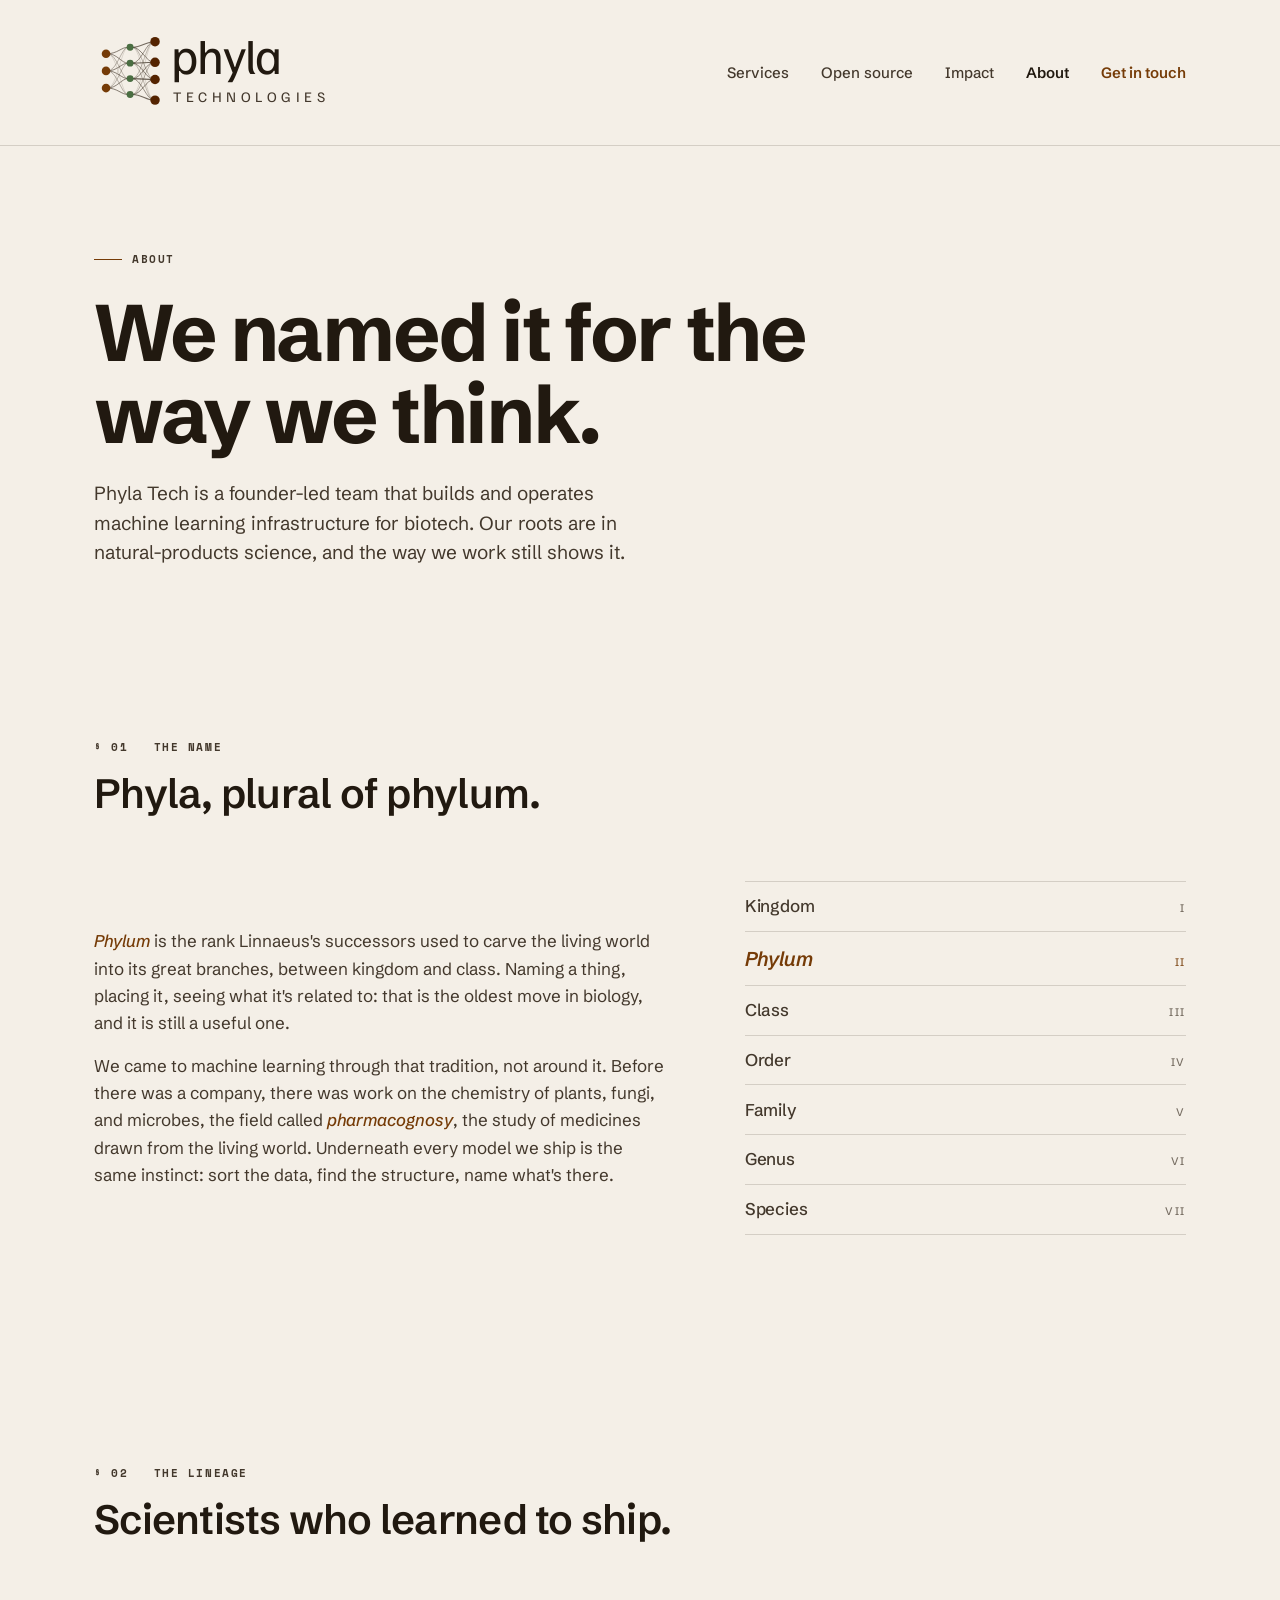
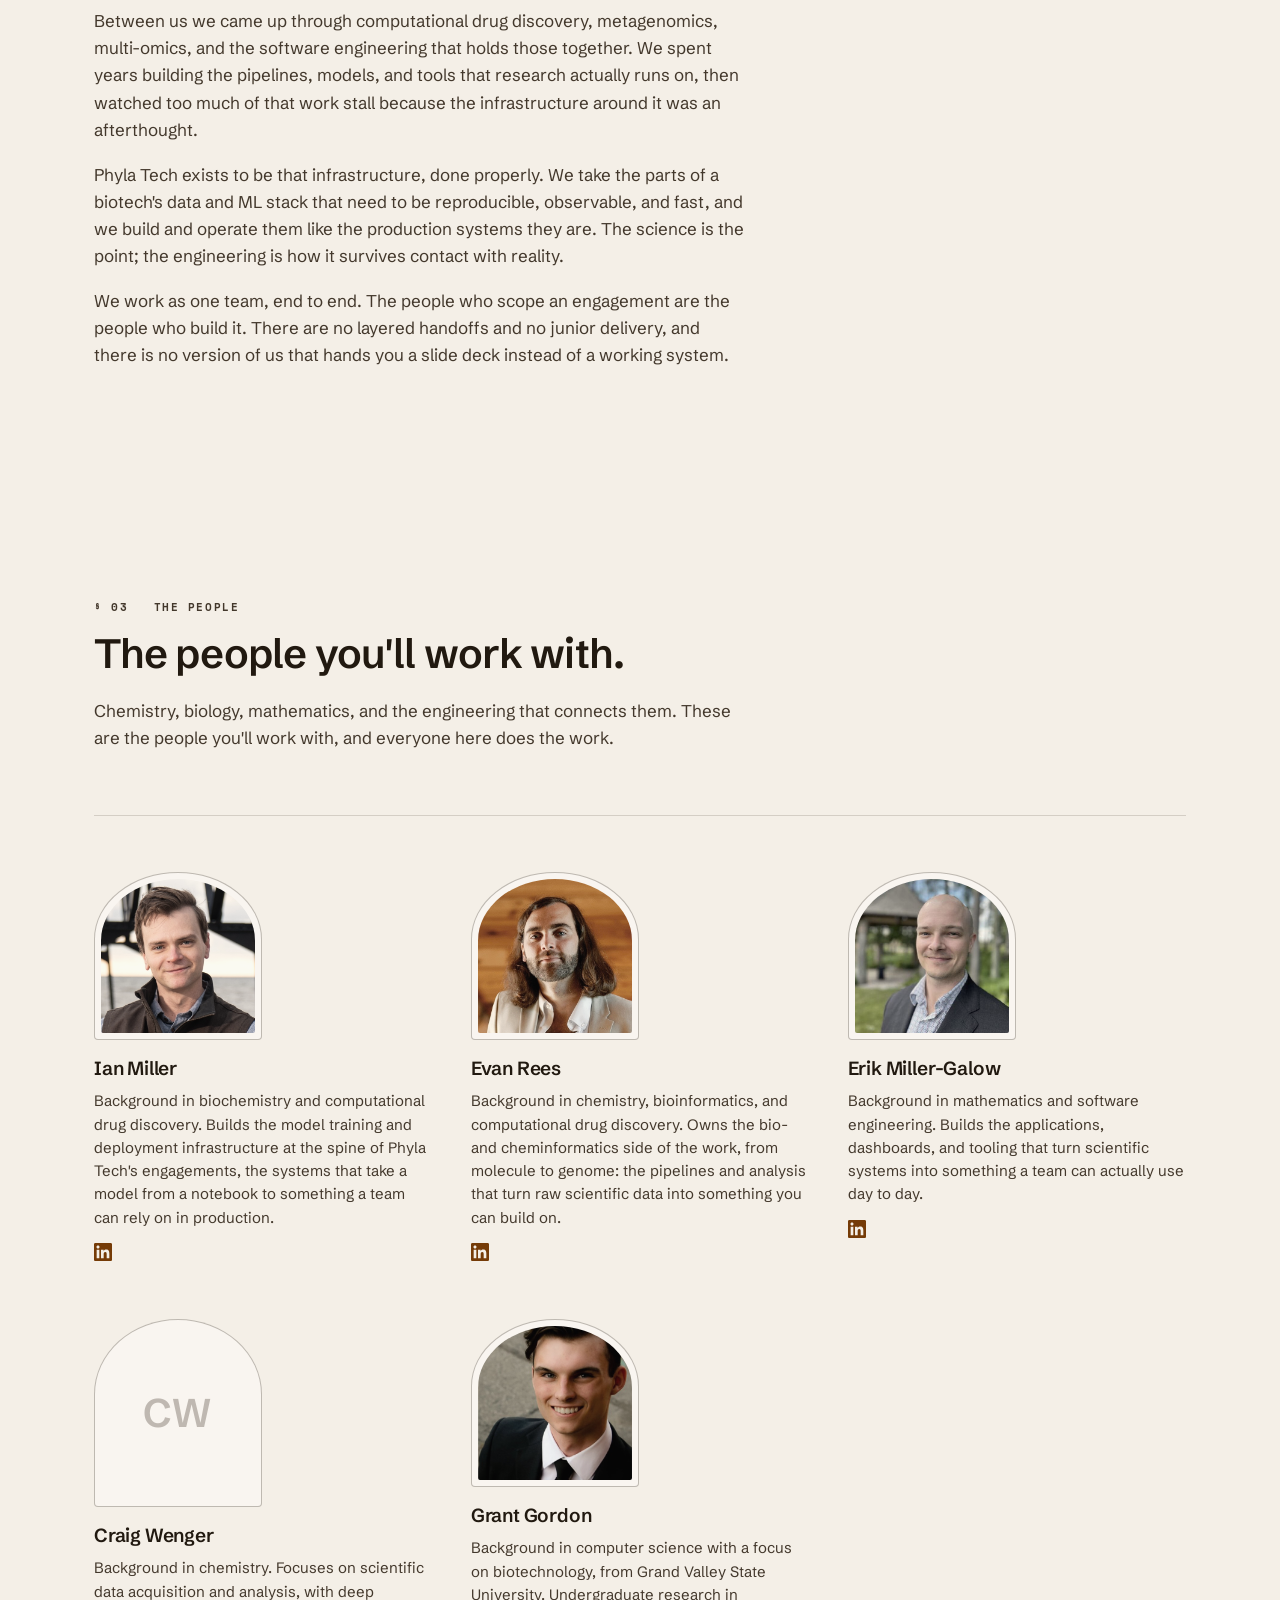
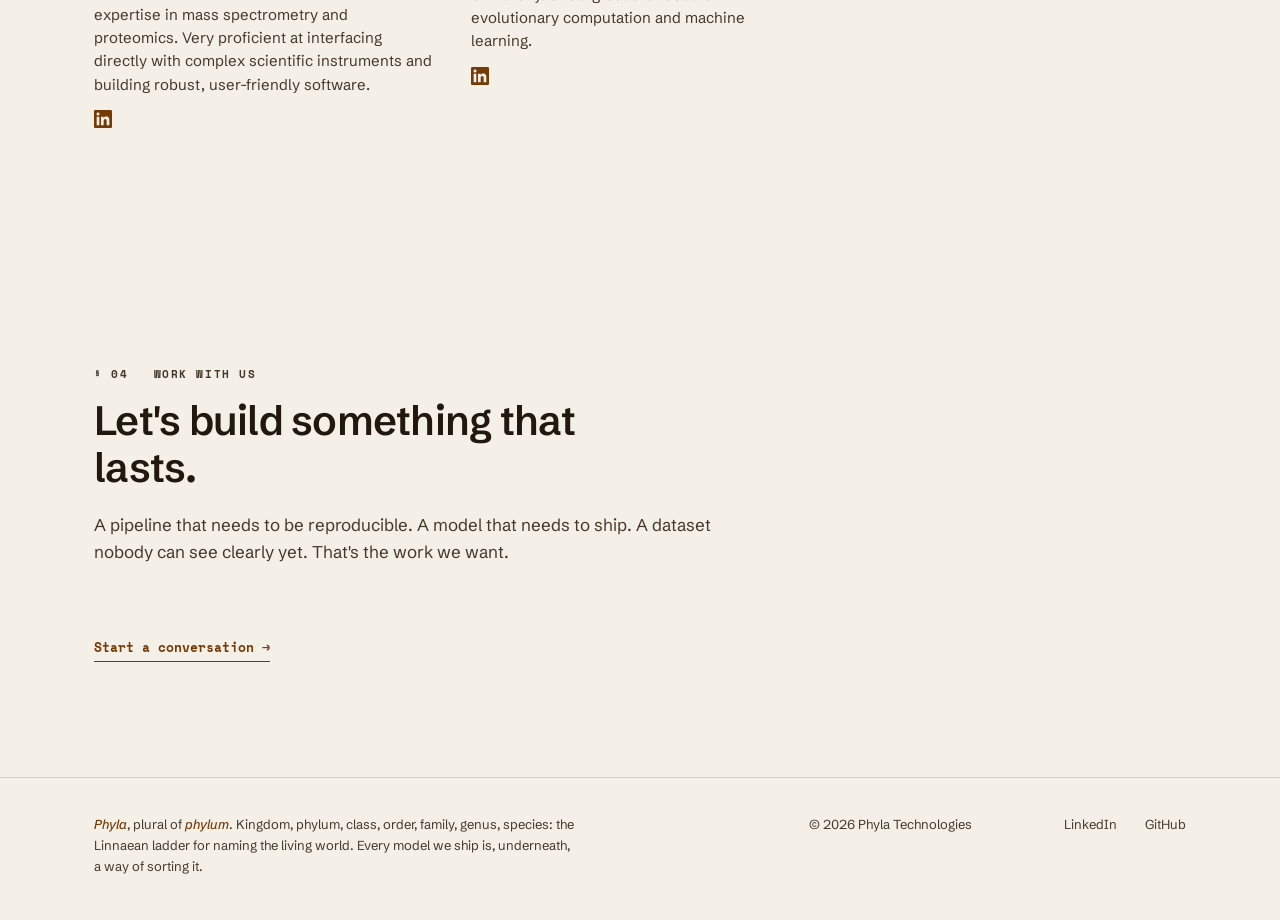
==== about.html @ 0c91da30 "Use Craig's confirmed bio and initials plate; icon linkouts on open source page Craig confirmed his " ====
<!DOCTYPE html>
<html lang="en">
<head>
  <meta charset="UTF-8">
  <meta name="viewport" content="width=device-width, initial-scale=1.0">
  <title>About, Phyla Technologies</title>
  <link rel="icon" type="image/svg+xml" href="favicon.svg">
  <meta name="description" content="Phyla Technologies is a founder-led ML and data consultancy for biotech, with roots in natural-products science and pharmacognosy.">

  <meta property="og:type" content="website">
  <meta property="og:title" content="About, Phyla Technologies">
  <meta property="og:description" content="A founder-led ML and data consultancy for biotech, rooted in natural-products science.">
  <meta property="og:url" content="https://phylatech.com/about.html">
  <meta property="og:site_name" content="Phyla Technologies">

  <meta name="twitter:card" content="summary_large_image">
  <meta name="twitter:title" content="About, Phyla Technologies">
  <meta name="twitter:description" content="A founder-led ML and data consultancy for biotech, rooted in natural-products science.">

  <meta name="view-transition" content="same-origin">

  <link rel="preconnect" href="https://fonts.googleapis.com">
  <link rel="preconnect" href="https://fonts.gstatic.com" crossorigin>
  <link href="https://fonts.googleapis.com/css2?family=Familjen+Grotesk:ital,wght@0,400..700;1,400..700&family=Schibsted+Grotesk:ital,wght@0,400..800;1,400..500&family=Space+Mono:ital,wght@0,400;0,700;1,400;1,700&display=swap" rel="stylesheet">

  <link rel="stylesheet" href="styles.css">

  <style>
    /* Page-specific styles. Shared design system lives in styles.css */

    /* === Hero === */
    .about-hero {
      padding-block: clamp(3.25rem, 8vw, 6rem) clamp(2.5rem, 5vw, 3.5rem);
    }
    .about-hero .eyebrow {
      display: inline-flex;
      align-items: center;
      gap: 0.625rem;
      margin-bottom: 1.5rem;
    }
    .about-hero .eyebrow::before {
      content: "";
      display: inline-block;
      width: 28px;
      height: 1px;
      background: var(--tannin);
    }
    .about-hero h1 { max-width: 17ch; margin-bottom: 1.5rem; }
    .about-hero .lead { max-width: 48ch; }

    /* === The name: prose + rank ladder === */
    .name-grid {
      display: grid;
      grid-template-columns: minmax(0, 1.3fr) minmax(0, 1fr);
      gap: clamp(2.5rem, 6vw, 5.5rem);
      align-items: center;
    }
    .name-prose p { margin-bottom: 1rem; }
    .name-prose p:last-child { margin-bottom: 0; }
    .name-prose em { font-style: italic; color: var(--tannin); font-variation-settings: "wdth" 95, "wght" 500; }

    .rank-ladder {
      border-top: 1px solid var(--ink-hairline);
      border-bottom: 1px solid var(--ink-hairline);
    }
    .rank-ladder .rank {
      display: flex;
      align-items: baseline;
      justify-content: space-between;
      gap: 1rem;
      padding-block: 0.7rem;
      border-bottom: 1px solid var(--ink-hairline);
      font-variation-settings: "wdth" 100, "wght" 500;
      color: var(--ink-soft);
    }
    .rank-ladder .rank:last-child { border-bottom: none; }
    .rank-ladder .rank .rank-name {
      font-size: 1.0625rem;
      letter-spacing: -0.005em;
    }
    .rank-ladder .rank .rank-num {
      font-size: 0.6875rem;
      letter-spacing: 0.14em;
      text-transform: uppercase;
      color: var(--ink-soft);
      opacity: 0.7;
    }
    .rank-ladder .rank.is-phylum {
      color: var(--tannin);
    }
    .rank-ladder .rank.is-phylum .rank-name {
      font-style: italic;
      font-variation-settings: "wdth" 95, "wght" 600;
      font-size: 1.25rem;
    }
    .rank-ladder .rank.is-phylum .rank-num { color: var(--tannin); opacity: 0.85; }

    /* === Lineage === */
    .lineage-prose { max-width: var(--measure); }
    .lineage-prose p { margin-bottom: 1.1rem; }
    .lineage-prose p:last-child { margin-bottom: 0; }
    .lineage-prose em { font-style: italic; }

    /* === People === */
    /* Everyone shown as equals: one uniform grid, no ordering, no titles, no rank.
       (Maister, "Managing the Professional Service Firm": internal hierarchy stays
       internal.) Every card is identical in weight and size. */
    .people {
      display: grid;
      grid-template-columns: repeat(3, minmax(0, 1fr));
      gap: clamp(2.25rem, 4vw, 3.25rem) clamp(1.75rem, 3vw, 2.5rem);
      border-top: 1px solid var(--ink-hairline);
      padding-top: clamp(2.5rem, 5vw, 3.5rem);
    }
    @media (max-width: 760px) { .people { grid-template-columns: repeat(2, minmax(0, 1fr)); } }
    @media (max-width: 460px) { .people { grid-template-columns: 1fr; } .person-figure { max-width: 148px; } }
    .person { display: flex; flex-direction: column; }
    /* Arched specimen-plate mount: domed top, parchment matte, hairline frame */
    .person-figure {
      background: var(--parchment-pale);
      border: 1px solid var(--ink-hairline-strong);
      border-radius: 50% 50% 4px 4px / 40% 40% 4px 4px;
      padding: 6px;
      width: 100%;
      max-width: 168px;
      margin-bottom: 1.1rem;
    }
    .person-figure img {
      width: 100%;
      height: auto;
      display: block;
      filter: grayscale(0.18) sepia(0.12) contrast(0.96);
      border-radius: 50% 50% 2px 2px / 40% 40% 2px 2px;
    }
    /* Initials plate, until a portrait arrives. Same footprint as a photo. */
    .person-figure.is-placeholder {
      display: grid;
      place-items: center;
      aspect-ratio: 1 / 1.12;
    }
    .person-mono {
      font-variation-settings: "wdth" 95, "wght" 600;
      font-size: clamp(1.75rem, 5vw, 2.5rem);
      letter-spacing: 0.03em;
      color: var(--ink-hairline-strong);
    }
    .person-body h3 {
      font-size: 1.1875rem;
      font-variation-settings: "wdth" 100, "wght" 600;
      letter-spacing: -0.01em;
      line-height: 1.15;
      margin-bottom: 0.6rem;
    }
    .person-body p {
      font-size: 0.9375rem;
      line-height: 1.55;
      color: var(--ink-soft);
    }
    /* Optional social / profile links a person asks us to list */
    .person-socials {
      list-style: none;
      display: flex;
      flex-wrap: wrap;
      gap: 0.35rem 1rem;
      margin-top: 0.9rem;
      padding: 0;
    }
    .person-socials a {
      display: inline-flex;
      align-items: center;
      color: var(--tannin);
      transition: color 180ms ease-out;
    }
    .person-socials a:hover { color: var(--tannin-deep); }
    .person-socials svg { width: 18px; height: 18px; fill: currentColor; }
    /* Fill-in placeholder text, easy to spot and replace */
    .person-body .tbd { font-style: italic; color: var(--ink-soft); opacity: 0.72; }

    /* === Closing === */
    .closing .link-arrow { margin-top: 0.5rem; }

    /* === Page-specific responsive === */
    @media (max-width: 860px) {
      .name-grid { grid-template-columns: 1fr; gap: 2.5rem; }
    }
  </style>
</head>
<body>
  <a href="#main" class="skip-link">Skip to main content</a>

  <header class="site-header">
    <div class="wrap header-inner">
      <a href="index.html" class="wordmark" aria-label="Phyla Technologies, home">
        <svg class="wordmark-svg" viewBox="0 0 590.41529 267.508" role="img" aria-label="Phyla Technologies">
          <g transform="translate(20,130)" fill="none" stroke="var(--ink-soft)" stroke-linecap="round">
            <path d="M 12,-40 C 34,-40 44,-55 58,-55" stroke-width="2.2" opacity="0.67"/>
            <path d="M 12,-40 C 34,-40 44,-18 58,-18" stroke-width="2.2" opacity="0.63"/>
            <path d="M 12,-40 C 34,-40 44,18 58,18" stroke-width="1.8" opacity="0.44"/>
            <path d="M 12,-40 C 34,-40 44,55 58,55" stroke-width="1.4" opacity="0.25"/>
            <path d="M 12,0 C 34,0 44,-55 58,-55" stroke-width="1.8" opacity="0.46"/>
            <path d="M 12,0 C 34,0 44,-18 58,-18" stroke-width="2.2" opacity="0.66"/>
            <path d="M 12,0 C 34,0 44,18 58,18" stroke-width="2.2" opacity="0.66"/>
            <path d="M 12,0 C 34,0 44,55 58,55" stroke-width="1.8" opacity="0.46"/>
            <path d="M 12,40 C 34,40 44,-55 58,-55" stroke-width="1.4" opacity="0.25"/>
            <path d="M 12,40 C 34,40 44,-18 58,-18" stroke-width="1.8" opacity="0.44"/>
            <path d="M 12,40 C 34,40 44,18 58,18" stroke-width="2.2" opacity="0.63"/>
            <path d="M 12,40 C 34,40 44,55 58,55" stroke-width="2.2" opacity="0.67"/>
            <path d="M 70,-55 C 90,-55 102,-68 118,-68" stroke-width="2.4" opacity="0.74"/>
            <path d="M 70,-55 C 90,-55 102,-20 118,-20" stroke-width="2.2" opacity="0.64"/>
            <path d="M 70,-55 C 90,-55 102,20 118,20" stroke-width="1.8" opacity="0.46"/>
            <path d="M 70,-55 C 90,-55 102,68 118,68" stroke-width="1.4" opacity="0.25"/>
            <path d="M 70,-18 C 90,-18 102,-68 118,-68" stroke-width="2.1" opacity="0.58"/>
            <path d="M 70,-18 C 90,-18 102,-20 118,-20" stroke-width="2.5" opacity="0.79"/>
            <path d="M 70,-18 C 90,-18 102,20 118,20" stroke-width="2.2" opacity="0.63"/>
            <path d="M 70,-18 C 90,-18 102,68 118,68" stroke-width="1.7" opacity="0.42"/>
            <path d="M 70,18 C 90,18 102,-68 118,-68" stroke-width="1.7" opacity="0.42"/>
            <path d="M 70,18 C 90,18 102,-20 118,-20" stroke-width="2.2" opacity="0.63"/>
            <path d="M 70,18 C 90,18 102,20 118,20" stroke-width="2.5" opacity="0.79"/>
            <path d="M 70,18 C 90,18 102,68 118,68" stroke-width="2.1" opacity="0.58"/>
            <path d="M 70,55 C 90,55 102,-68 118,-68" stroke-width="1.4" opacity="0.25"/>
            <path d="M 70,55 C 90,55 102,-20 118,-20" stroke-width="1.8" opacity="0.46"/>
            <path d="M 70,55 C 90,55 102,20 118,20" stroke-width="2.2" opacity="0.64"/>
            <path d="M 70,55 C 90,55 102,68 118,68" stroke-width="2.4" opacity="0.74"/>
          </g>
          <g transform="translate(20,130)">
            <circle cx="8" cy="-40" r="10" fill="var(--tannin)"/>
            <circle cx="8" cy="0" r="10" fill="var(--tannin)"/>
            <circle cx="8" cy="40" r="10" fill="var(--tannin)"/>
            <circle cx="64" cy="-55" r="8" fill="var(--moss)"/>
            <circle cx="64" cy="-18" r="8" fill="var(--moss)"/>
            <circle cx="64" cy="18" r="8" fill="var(--moss)"/>
            <circle cx="64" cy="55" r="8" fill="var(--moss)"/>
            <circle cx="122" cy="-68" r="11" fill="var(--tannin-deep)"/>
            <circle cx="122" cy="-20" r="11" fill="var(--tannin-deep)"/>
            <circle cx="122" cy="20" r="11" fill="var(--tannin-deep)"/>
            <circle cx="122" cy="68" r="11" fill="var(--tannin-deep)"/>
          </g>
          <text x="180" y="138" font-size="115" font-weight="700" letter-spacing="-3" fill="var(--ink)" style="font-family:var(--f-wordmark)">phyla</text>
          <text x="184" y="202" font-size="34" font-weight="500" letter-spacing="10.5" fill="var(--ink-soft)" style="font-family:var(--f-wordmark)">TECHNOLOGIES</text>
        </svg>
      </a>
      <nav class="primary" aria-label="Primary">
        <a href="services.html">Services</a>
        <a href="work.html">Open source</a>
        <a href="impact.html">Impact</a>
        <a href="about.html" aria-current="page" class="active">About</a>
        <a href="index.html#contact" class="cta">Get in touch</a>
      </nav>
    </div>
  </header>

  <main id="main">

    <!-- HERO -->
    <section class="about-hero">
      <div class="wrap">
        <span class="eyebrow label">About</span>
        <h1 class="display">We named it for the way we think.</h1>
        <p class="lead body-large">Phyla Tech is a founder-led team that builds and operates machine learning infrastructure for biotech. Our roots are in natural-products science, and the way we work still shows it.</p>
      </div>
    </section>

    <!-- THE NAME -->
    <section id="name">
      <div class="wrap">
        <div class="section-head">
          <span class="label">&sect; 01 &nbsp; The name</span>
          <h2 class="headline">Phyla, plural of phylum.</h2>
        </div>
        <div class="name-grid">
          <div class="name-prose body">
            <p><em>Phylum</em> is the rank Linnaeus's successors used to carve the living world into its great branches, between kingdom and class. Naming a thing, placing it, seeing what it's related to: that is the oldest move in biology, and it is still a useful one.</p>
            <p>We came to machine learning through that tradition, not around it. Before there was a company, there was work on the chemistry of plants, fungi, and microbes, the field called <em>pharmacognosy</em>, the study of medicines drawn from the living world. Underneath every model we ship is the same instinct: sort the data, find the structure, name what's there.</p>
          </div>
          <div class="rank-ladder" aria-label="Linnaean taxonomic ranks">
            <div class="rank"><span class="rank-name">Kingdom</span><span class="rank-num">i</span></div>
            <div class="rank is-phylum"><span class="rank-name">Phylum</span><span class="rank-num">ii</span></div>
            <div class="rank"><span class="rank-name">Class</span><span class="rank-num">iii</span></div>
            <div class="rank"><span class="rank-name">Order</span><span class="rank-num">iv</span></div>
            <div class="rank"><span class="rank-name">Family</span><span class="rank-num">v</span></div>
            <div class="rank"><span class="rank-name">Genus</span><span class="rank-num">vi</span></div>
            <div class="rank"><span class="rank-name">Species</span><span class="rank-num">vii</span></div>
          </div>
        </div>
      </div>
    </section>

    <!-- THE LINEAGE -->
    <section id="lineage">
      <div class="wrap">
        <div class="section-head">
          <span class="label">&sect; 02 &nbsp; The lineage</span>
          <h2 class="headline" style="max-width: none;">Scientists who learned to ship.</h2>
        </div>
        <div class="lineage-prose body">
          <p>Between us we came up through computational drug discovery, metagenomics, multi-omics, and the software engineering that holds those together. We spent years building the pipelines, models, and tools that research actually runs on, then watched too much of that work stall because the infrastructure around it was an afterthought.</p>
          <p>Phyla Tech exists to be that infrastructure, done properly. We take the parts of a biotech's data and ML stack that need to be reproducible, observable, and fast, and we build and operate them like the production systems they are. The science is the point; the engineering is how it survives contact with reality.</p>
          <p>We work as one team, end to end. The people who scope an engagement are the people who build it. There are no layered handoffs and no junior delivery, and there is no version of us that hands you a slide deck instead of a working system.</p>
        </div>
      </div>
    </section>

    <!-- THE PEOPLE -->
    <section id="people">
      <div class="wrap">
        <div class="section-head">
          <span class="label">&sect; 03 &nbsp; The people</span>
          <h2 class="headline">The people you'll work with.</h2>
          <p class="body">Chemistry, biology, mathematics, and the engineering that connects them. These are the people you'll work with, and everyone here does the work.</p>
        </div>
        <!-- One flat grid, no ranking or titles: internally we have roles, but the firm
             presents its people as equals (Maister). To finish a placeholder card, swap the
             initials plate for <img src="NAME.jpg" alt="Portrait of NAME">, replace the muted
             bio (drop .tbd), and uncomment the socials each person asks us to list.
             Research is wired into the impact page separately via scripts/researchers.json. -->
        <div class="people">
          <article class="person">
            <figure class="person-figure">
              <img src="ian.jpg" alt="Portrait of Ian Miller">
            </figure>
            <div class="person-body">
              <h3>Ian Miller</h3>
              <p>Background in biochemistry and computational drug discovery. Builds the model training and deployment infrastructure at the spine of Phyla Tech's engagements, the systems that take a model from a notebook to something a team can rely on in production.</p>
              <ul class="person-socials">
                <li><a href="https://www.linkedin.com/in/ijmiller2/" target="_blank" rel="noopener noreferrer" aria-label="Ian Miller on LinkedIn"><svg viewBox="0 0 24 24" aria-hidden="true"><path d="M20.447 20.452h-3.554v-5.569c0-1.328-.027-3.037-1.852-3.037-1.853 0-2.136 1.445-2.136 2.939v5.667H9.351V9h3.414v1.561h.046c.477-.9 1.637-1.85 3.37-1.85 3.601 0 4.267 2.37 4.267 5.455v6.286zM5.337 7.433c-1.144 0-2.063-.926-2.063-2.065 0-1.138.92-2.063 2.063-2.063 1.14 0 2.064.925 2.064 2.063 0 1.139-.925 2.065-2.064 2.065zm1.782 13.019H3.555V9h3.564v11.452zM22.225 0H1.771C.792 0 0 .774 0 1.729v20.542C0 23.227.792 24 1.771 24h20.451C23.2 24 24 23.227 24 22.271V1.729C24 .774 23.2 0 22.225 0z"/></svg></a></li>
              </ul>
            </div>
          </article>
          <article class="person">
            <figure class="person-figure">
              <img src="evan.jpg" alt="Portrait of Evan Rees">
            </figure>
            <div class="person-body">
              <h3>Evan Rees</h3>
              <p>Background in chemistry, bioinformatics, and computational drug discovery. Owns the bio- and cheminformatics side of the work, from molecule to genome: the pipelines and analysis that turn raw scientific data into something you can build on.</p>
              <ul class="person-socials">
                <li><a href="https://www.linkedin.com/in/evanroyrees/" target="_blank" rel="noopener noreferrer" aria-label="Evan Rees on LinkedIn"><svg viewBox="0 0 24 24" aria-hidden="true"><path d="M20.447 20.452h-3.554v-5.569c0-1.328-.027-3.037-1.852-3.037-1.853 0-2.136 1.445-2.136 2.939v5.667H9.351V9h3.414v1.561h.046c.477-.9 1.637-1.85 3.37-1.85 3.601 0 4.267 2.37 4.267 5.455v6.286zM5.337 7.433c-1.144 0-2.063-.926-2.063-2.065 0-1.138.92-2.063 2.063-2.063 1.14 0 2.064.925 2.064 2.063 0 1.139-.925 2.065-2.064 2.065zm1.782 13.019H3.555V9h3.564v11.452zM22.225 0H1.771C.792 0 0 .774 0 1.729v20.542C0 23.227.792 24 1.771 24h20.451C23.2 24 24 23.227 24 22.271V1.729C24 .774 23.2 0 22.225 0z"/></svg></a></li>
              </ul>
            </div>
          </article>
          <article class="person">
            <figure class="person-figure">
              <img src="erik.jpg" alt="Portrait of Erik Miller-Galow">
            </figure>
            <div class="person-body">
              <h3>Erik Miller-Galow</h3>
              <p>Background in mathematics and software engineering. Builds the applications, dashboards, and tooling that turn scientific systems into something a team can actually use day to day.</p>
              <ul class="person-socials">
                <li><a href="https://www.linkedin.com/in/erikmillergalow/" target="_blank" rel="noopener noreferrer" aria-label="Erik Miller-Galow on LinkedIn"><svg viewBox="0 0 24 24" aria-hidden="true"><path d="M20.447 20.452h-3.554v-5.569c0-1.328-.027-3.037-1.852-3.037-1.853 0-2.136 1.445-2.136 2.939v5.667H9.351V9h3.414v1.561h.046c.477-.9 1.637-1.85 3.37-1.85 3.601 0 4.267 2.37 4.267 5.455v6.286zM5.337 7.433c-1.144 0-2.063-.926-2.063-2.065 0-1.138.92-2.063 2.063-2.063 1.14 0 2.064.925 2.064 2.063 0 1.139-.925 2.065-2.064 2.065zm1.782 13.019H3.555V9h3.564v11.452zM22.225 0H1.771C.792 0 0 .774 0 1.729v20.542C0 23.227.792 24 1.771 24h20.451C23.2 24 24 23.227 24 22.271V1.729C24 .774 23.2 0 22.225 0z"/></svg></a></li>
              </ul>
            </div>
          </article>
          <article class="person">
            <figure class="person-figure is-placeholder" aria-hidden="true">
              <span class="person-mono">CW</span>
            </figure>
            <div class="person-body">
              <h3>Craig Wenger</h3>
              <p>Background in chemistry. Focuses on scientific data acquisition and analysis, with deep expertise in mass spectrometry and proteomics. Very proficient at interfacing directly with complex scientific instruments and building robust, user-friendly software.</p>
              <ul class="person-socials">
                <li><a href="https://www.linkedin.com/in/craigwenger/" target="_blank" rel="noopener noreferrer" aria-label="Craig Wenger on LinkedIn"><svg viewBox="0 0 24 24" aria-hidden="true"><path d="M20.447 20.452h-3.554v-5.569c0-1.328-.027-3.037-1.852-3.037-1.853 0-2.136 1.445-2.136 2.939v5.667H9.351V9h3.414v1.561h.046c.477-.9 1.637-1.85 3.37-1.85 3.601 0 4.267 2.37 4.267 5.455v6.286zM5.337 7.433c-1.144 0-2.063-.926-2.063-2.065 0-1.138.92-2.063 2.063-2.063 1.14 0 2.064.925 2.064 2.063 0 1.139-.925 2.065-2.064 2.065zm1.782 13.019H3.555V9h3.564v11.452zM22.225 0H1.771C.792 0 0 .774 0 1.729v20.542C0 23.227.792 24 1.771 24h20.451C23.2 24 24 23.227 24 22.271V1.729C24 .774 23.2 0 22.225 0z"/></svg></a></li>
              </ul>
            </div>
          </article>
          <article class="person">
            <figure class="person-figure">
              <img src="grant.jpg" alt="Portrait of Grant Gordon">
            </figure>
            <div class="person-body">
              <h3>Grant Gordon</h3>
              <p>Background in computer science with a focus on biotechnology, from Grand Valley State University. Undergraduate research in evolutionary computation and machine learning.</p>
              <ul class="person-socials">
                <li><a href="https://www.linkedin.com/in/grant-m-gordon/" target="_blank" rel="noopener noreferrer" aria-label="Grant Gordon on LinkedIn"><svg viewBox="0 0 24 24" aria-hidden="true"><path d="M20.447 20.452h-3.554v-5.569c0-1.328-.027-3.037-1.852-3.037-1.853 0-2.136 1.445-2.136 2.939v5.667H9.351V9h3.414v1.561h.046c.477-.9 1.637-1.85 3.37-1.85 3.601 0 4.267 2.37 4.267 5.455v6.286zM5.337 7.433c-1.144 0-2.063-.926-2.063-2.065 0-1.138.92-2.063 2.063-2.063 1.14 0 2.064.925 2.064 2.063 0 1.139-.925 2.065-2.064 2.065zm1.782 13.019H3.555V9h3.564v11.452zM22.225 0H1.771C.792 0 0 .774 0 1.729v20.542C0 23.227.792 24 1.771 24h20.451C23.2 24 24 23.227 24 22.271V1.729C24 .774 23.2 0 22.225 0z"/></svg></a></li>
              </ul>
            </div>
          </article>
        </div>
      </div>
    </section>

    <!-- CLOSING -->
    <section class="closing" id="closing">
      <div class="wrap">
        <div class="section-head">
          <span class="label">&sect; 04 &nbsp; Work with us</span>
          <h2 class="headline">Let's build something that lasts.</h2>
          <p class="body">A pipeline that needs to be reproducible. A model that needs to ship. A dataset nobody can see clearly yet. That's the work we want.</p>
        </div>
        <a href="index.html#contact" class="link-arrow">
          <span>Start a conversation</span>
          <span class="arrow" aria-hidden="true">&rarr;</span>
        </a>
      </div>
    </section>

  </main>

  <footer class="site-footer">
    <div class="wrap footer-inner">
      <div class="footer-etymology">
        <em>Phyla</em>, plural of <em>phylum</em>. Kingdom, phylum, class, order, family, genus, species: the Linnaean ladder for naming the living world. Every model we ship is, underneath, a way of sorting it.
      </div>
      <div class="footer-meta">&copy; 2026 Phyla Technologies</div>
      <div class="footer-links">
        <a href="https://www.linkedin.com/company/phylatech" target="_blank" rel="noopener noreferrer">LinkedIn</a>
        <a href="https://github.com/orgs/phylatech" target="_blank" rel="noopener noreferrer">GitHub</a>
      </div>
    </div>
  </footer>


  <!-- GSAP (vendored locally, no CDN dependency) drives the shared header shrink -->
  <script src="vendor/gsap.min.js"></script>
  <script src="vendor/ScrollTrigger.min.js"></script>
  <script src="header-scroll.js"></script>
</body>
</html>
---- styles.css ----
/* ============================================================
   Phyla Technologies, shared design system
   "The Naturalist's Press" — see DESIGN.md for the prose spec.
   Every page links this file. Page-specific styles live inline
   in each page's <style> block; anything that must stay
   consistent across pages belongs here.
   ============================================================ */

/* === Reset === */
*, *::before, *::after { box-sizing: border-box; margin: 0; padding: 0; }
img { max-width: 100%; display: block; }
button { font: inherit; cursor: pointer; background: none; border: none; color: inherit; }
input, textarea { font: inherit; color: inherit; }
a { color: inherit; }

/* === Tokens, the Specimen Palette === */
:root {
  --parchment:        oklch(95.5% 0.012 80);
  --parchment-pale:   oklch(97.2% 0.008 80);
  --parchment-mid:    oklch(92% 0.014 78);
  --parchment-deep:   oklch(88% 0.018 75);

  --ink:              oklch(22% 0.02 70);
  --ink-soft:         oklch(35% 0.025 70);
  --ink-hairline:     oklch(35% 0.025 70 / 0.18);
  --ink-hairline-strong: oklch(35% 0.025 70 / 0.32);

  --tannin:           oklch(42% 0.10 55);
  --tannin-deep:      oklch(32% 0.09 55);

  --moss:             oklch(50% 0.08 140);
  --moss-deep:        oklch(38% 0.08 140);

  --ochre:            oklch(62% 0.12 70);

  --focus:            oklch(42% 0.10 55);

  /* Type system, "Field Data": Familjen Grotesk = logo only; Schibsted Grotesk = voice
     (headlines, body, UI); Space Mono = data (eyebrows, labels, numbers, IDs, buttons).
     Loaded as variable fonts so the font-variation-settings "wght" throughout keeps working. */
  --f-wordmark: 'Familjen Grotesk', system-ui, -apple-system, sans-serif;
  --f-voice:    'Schibsted Grotesk', 'Helvetica Neue', system-ui, -apple-system, sans-serif;
  --f-data:     'Space Mono', ui-monospace, 'SFMono-Regular', Menlo, monospace;
  --sans: var(--f-voice); /* alias: existing var(--sans) usages now render in the voice face */

  --measure-narrow: 52ch;
  --measure: 65ch;
  --measure-wide: 75ch;

  --view-transition-duration: 280ms;
}

/* === Page transitions === */
@view-transition { navigation: auto; }
::view-transition-old(root) { animation: page-fade-out 220ms cubic-bezier(0.5, 0, 0.75, 0); }
::view-transition-new(root) { animation: page-fade-in 280ms cubic-bezier(0.16, 1, 0.3, 1); }
@keyframes page-fade-out { to { opacity: 0; } }
@keyframes page-fade-in { from { opacity: 0; } }

html {
  scroll-behavior: smooth;
  -webkit-text-size-adjust: 100%;
}

body {
  font-family: var(--sans);
  font-feature-settings: "ss01", "ss02", "kern";
  font-variation-settings: "wdth" 100, "wght" 400;
  background: var(--parchment);
  color: var(--ink);
  min-height: 100vh;
  -webkit-font-smoothing: antialiased;
  -moz-osx-font-smoothing: grayscale;
  line-height: 1.55;
  overflow-x: hidden;
}

::selection { background: var(--tannin); color: var(--parchment); }

:focus-visible {
  outline: 2px solid var(--focus);
  outline-offset: 3px;
  border-radius: 2px;
}

/* Skip link (visually hidden until focused) */
.skip-link {
  position: absolute;
  left: -9999px;
  top: auto;
  width: 1px;
  height: 1px;
  overflow: hidden;
}
.skip-link:focus {
  position: fixed;
  left: 1rem;
  top: 1rem;
  width: auto;
  height: auto;
  padding: 0.6rem 1rem;
  background: var(--ink);
  color: var(--parchment);
  z-index: 100;
  border-radius: 2px;
}

/* === Type === */
.display {
  font-family: var(--sans);
  font-weight: 700;
  font-variation-settings: "wght" 700;
  font-size: clamp(2.75rem, 7vw, 5rem);
  line-height: 1.02;
  letter-spacing: -0.03em;
  color: var(--ink);
}
.display em {
  font-style: italic;
  font-weight: 500;
  font-variation-settings: "wght" 500;
  color: var(--tannin);
}

.headline {
  font-weight: 600;
  font-variation-settings: "wght" 600;
  font-size: clamp(1.75rem, 3.2vw, 2.625rem);
  line-height: 1.15;
  letter-spacing: -0.018em;
  color: var(--ink);
}
.headline em {
  font-style: italic;
  font-weight: 500;
  font-variation-settings: "wght" 500;
  color: var(--tannin);
}

.title {
  font-weight: 600;
  font-variation-settings: "wght" 600;
  font-size: 1.0625rem;
  line-height: 1.35;
  letter-spacing: -0.005em;
  color: var(--ink);
}

.body {
  font-size: 1.0625rem;
  line-height: 1.6;
  color: var(--ink-soft);
  max-width: var(--measure);
}
.body-narrow { max-width: var(--measure-narrow); }
.body-large {
  font-size: 1.1875rem;
  line-height: 1.55;
  color: var(--ink-soft);
  max-width: var(--measure);
}

.label {
  font-family: var(--f-data);
  font-size: 0.6875rem;
  font-weight: 700;
  letter-spacing: 0.14em;
  text-transform: uppercase;
  color: var(--ink-soft);
}

.latin {
  font-style: italic;
  font-weight: 400;
  font-variation-settings: "wght" 400;
}

/* === Layout primitives === */
.wrap {
  width: 100%;
  max-width: 1180px;
  margin-inline: auto;
  padding-inline: clamp(1.25rem, 4vw, 2.75rem);
}
.wrap-narrow {
  max-width: 880px;
  margin-inline: auto;
  padding-inline: clamp(1.25rem, 4vw, 2.75rem);
}
.hairline {
  height: 1px;
  background: var(--ink-hairline);
  width: 100%;
}

/* === Header === */
header.site-header {
  position: sticky;
  top: 0;
  z-index: 50;
  background: var(--parchment);
  border-bottom: 1px solid var(--ink-hairline);
}
.header-inner {
  display: flex;
  align-items: center;
  justify-content: space-between;
  gap: 2rem;
  padding-block: clamp(0.6rem, 1.2vw, 0.95rem);
}
.wordmark {
  display: inline-flex;
  align-items: center;
  text-decoration: none;
  color: var(--ink);
  line-height: 1;
}
/* Inline logo lockup (mark + wordmark), so the page's Familjen renders the wordmark.
   ~3x the original 40px on desktop for presence; scales down on narrow screens. */
.wordmark-svg {
  display: block;
  height: clamp(52px, 9vw, 120px);
  width: auto;
}
nav.primary {
  display: flex;
  gap: clamp(1rem, 3vw, 2rem);
  align-items: baseline;
}
nav.primary a {
  text-decoration: none;
  color: var(--ink-soft);
  font-size: 0.9375rem;
  font-variation-settings: "wdth" 100, "wght" 500;
  transition: color 180ms cubic-bezier(0.16, 1, 0.3, 1);
}
nav.primary a:hover { color: var(--ink); }
nav.primary a.active,
nav.primary a[aria-current="page"] {
  color: var(--ink);
  font-variation-settings: "wdth" 100, "wght" 600;
}
nav.primary a.cta {
  color: var(--tannin);
  font-variation-settings: "wdth" 100, "wght" 600;
}
nav.primary a.cta:hover { color: var(--tannin-deep); }

/* === Section rhythm === */
section + section { padding-top: clamp(4.5rem, 9vw, 8rem); }
section { padding-bottom: clamp(4.5rem, 9vw, 8rem); }
.section-head { margin-bottom: clamp(2.5rem, 5vw, 4rem); }
.section-head .label { margin-bottom: 0.875rem; display: block; }
.section-head h2 { max-width: 22ch; }
.section-head p { margin-top: 1.25rem; max-width: var(--measure); }

/* === Shared controls === */
/* Solid tannin button (contact submit, closing CTAs) */
.btn-primary {
  align-self: flex-start;
  display: inline-flex;
  align-items: center;
  gap: 0.5rem;
  background: var(--tannin);
  color: var(--parchment-pale);
  padding: 0.85rem 1.6rem;
  font-family: var(--f-data);
  font-weight: 700;
  font-size: 0.8125rem;
  letter-spacing: 0.08em;
  text-transform: uppercase;
  border: 1px solid var(--tannin);
  border-radius: 0;
  text-decoration: none;
  transition: background 180ms ease-out, transform 180ms cubic-bezier(0.22, 1, 0.36, 1);
}
.btn-primary:hover { background: var(--tannin-deep); border-color: var(--tannin-deep); }
.btn-primary:active { transform: translateY(1px); }
.btn-primary[disabled] { opacity: 0.65; cursor: not-allowed; }

/* Underlined tannin text link with a nudging arrow. Mono, per the data/label system. */
.link-arrow {
  display: inline-flex;
  align-items: center;
  gap: 0.5rem;
  padding-bottom: 0.25rem;
  color: var(--tannin);
  text-decoration: none;
  font-family: var(--f-data);
  font-weight: 700;
  font-size: 0.8125rem;
  border-bottom: 1px solid var(--tannin);
  transition: color 180ms ease-out, border-color 180ms ease-out, gap 220ms cubic-bezier(0.22, 1, 0.36, 1);
}
.link-arrow:hover { color: var(--tannin-deep); border-color: var(--tannin-deep); gap: 0.75rem; }
.link-arrow .arrow { display: inline-block; line-height: 1; }

/* === Footer === */
footer.site-footer {
  border-top: 1px solid var(--ink-hairline);
  padding-block: 2.25rem 2.75rem;
  font-size: 0.8125rem;
  color: var(--ink-soft);
}
.footer-inner {
  display: grid;
  grid-template-columns: minmax(0, 2.2fr) minmax(0, 0.7fr) auto;
  gap: 2.5rem;
  align-items: baseline;
}
.footer-etymology {
  max-width: 60ch;
  line-height: 1.6;
}
.footer-etymology em { color: var(--tannin); font-style: italic; font-variation-settings: "wdth" 95, "wght" 500; }
.footer-meta { font-variant-numeric: tabular-nums; }
.footer-links { display: flex; gap: 1.75rem; justify-content: flex-end; }
.footer-links a {
  text-decoration: none;
  transition: color 180ms ease-out;
}
.footer-links a:hover { color: var(--ink); }

/* === Shared responsive (header, footer, section heads) === */
@media (max-width: 640px) {
  .footer-inner {
    grid-template-columns: 1fr;
    gap: 1.25rem;
  }
  .footer-links { justify-content: flex-start; }
}
@media (max-width: 600px) {
  .header-inner { flex-wrap: wrap; gap: 0.85rem 1rem; }
  nav.primary {
    flex-wrap: wrap;
    gap: 0.5rem 1.1rem;
    justify-content: flex-start;
  }
  nav.primary a { white-space: nowrap; font-size: 0.875rem; }
}

/* === Global reduced motion === */
@media (prefers-reduced-motion: reduce) {
  html { scroll-behavior: auto; }
  *, *::before, *::after {
    transition-duration: 0.01ms !important;
    animation-duration: 0.01ms !important;
    animation-iteration-count: 1 !important;
  }
}
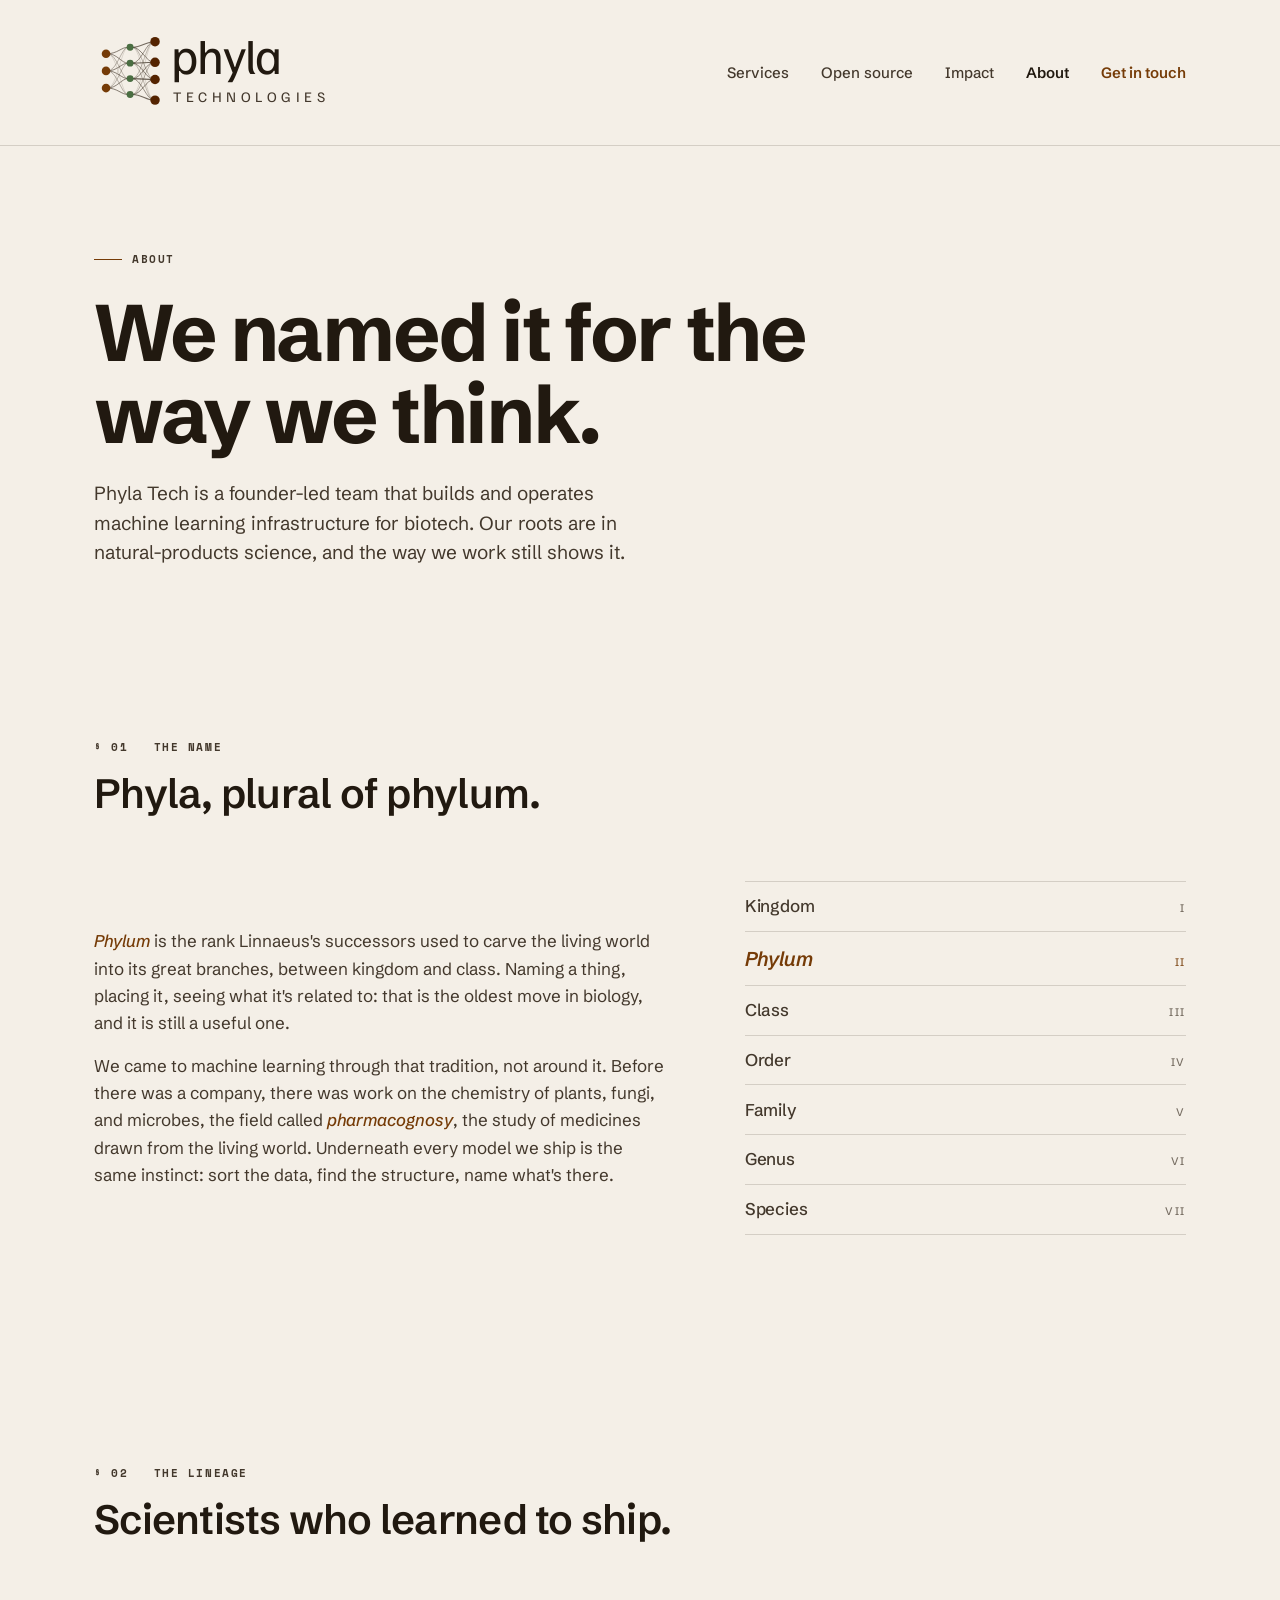
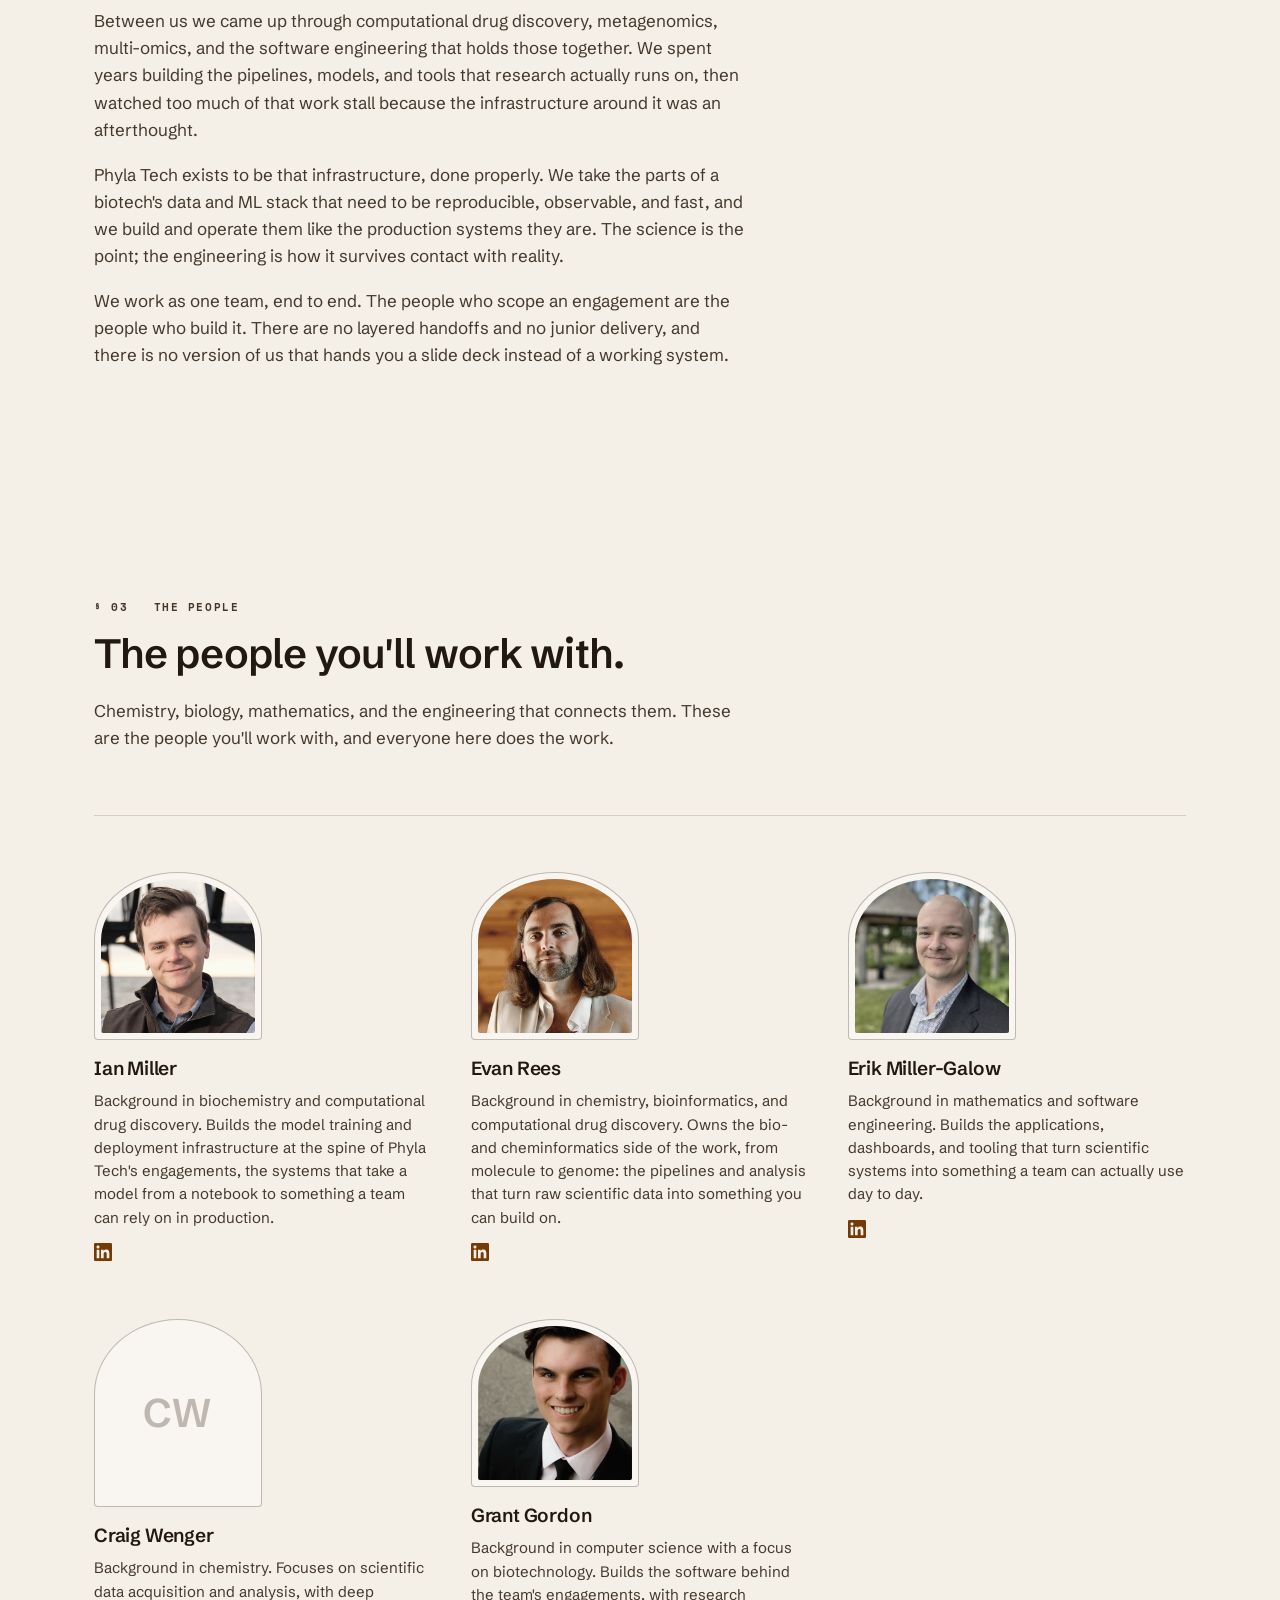
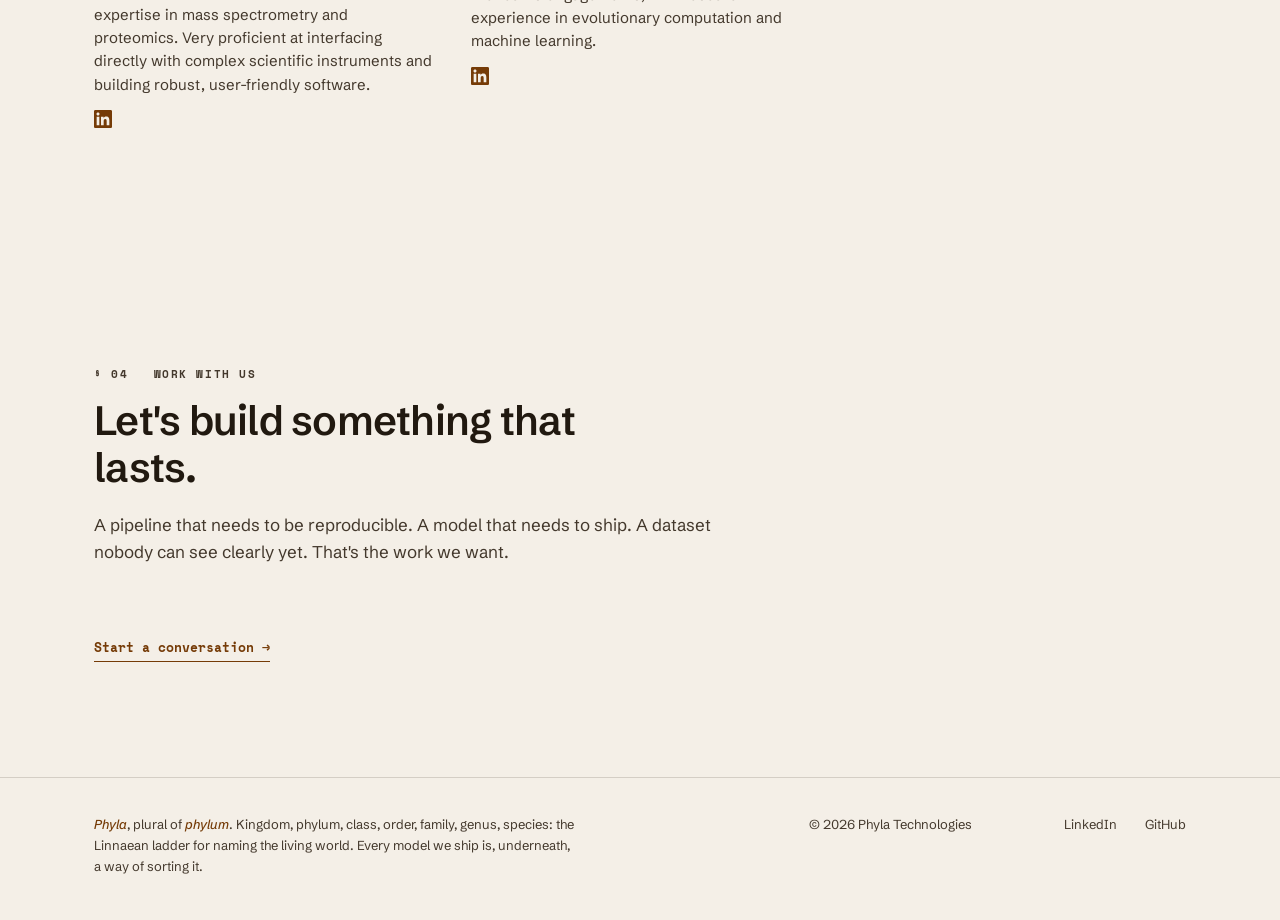
==== commit 57e92f66: "Match Grant's bio to the house card style Same shape as the other cards: background sentence, then w" ====
--- a/about.html
+++ b/about.html
@@ -368,7 +368,7 @@
             </figure>
             <div class="person-body">
               <h3>Grant Gordon</h3>
-              <p>Background in computer science with a focus on biotechnology, from Grand Valley State University. Undergraduate research in evolutionary computation and machine learning.</p>
+              <p>Background in computer science with a focus on biotechnology. Builds the software behind the team's engagements, with research experience in evolutionary computation and machine learning.</p>
               <ul class="person-socials">
                 <li><a href="https://www.linkedin.com/in/grant-m-gordon/" target="_blank" rel="noopener noreferrer" aria-label="Grant Gordon on LinkedIn"><svg viewBox="0 0 24 24" aria-hidden="true"><path d="M20.447 20.452h-3.554v-5.569c0-1.328-.027-3.037-1.852-3.037-1.853 0-2.136 1.445-2.136 2.939v5.667H9.351V9h3.414v1.561h.046c.477-.9 1.637-1.85 3.37-1.85 3.601 0 4.267 2.37 4.267 5.455v6.286zM5.337 7.433c-1.144 0-2.063-.926-2.063-2.065 0-1.138.92-2.063 2.063-2.063 1.14 0 2.064.925 2.064 2.063 0 1.139-.925 2.065-2.064 2.065zm1.782 13.019H3.555V9h3.564v11.452zM22.225 0H1.771C.792 0 0 .774 0 1.729v20.542C0 23.227.792 24 1.771 24h20.451C23.2 24 24 23.227 24 22.271V1.729C24 .774 23.2 0 22.225 0z"/></svg></a></li>
               </ul>
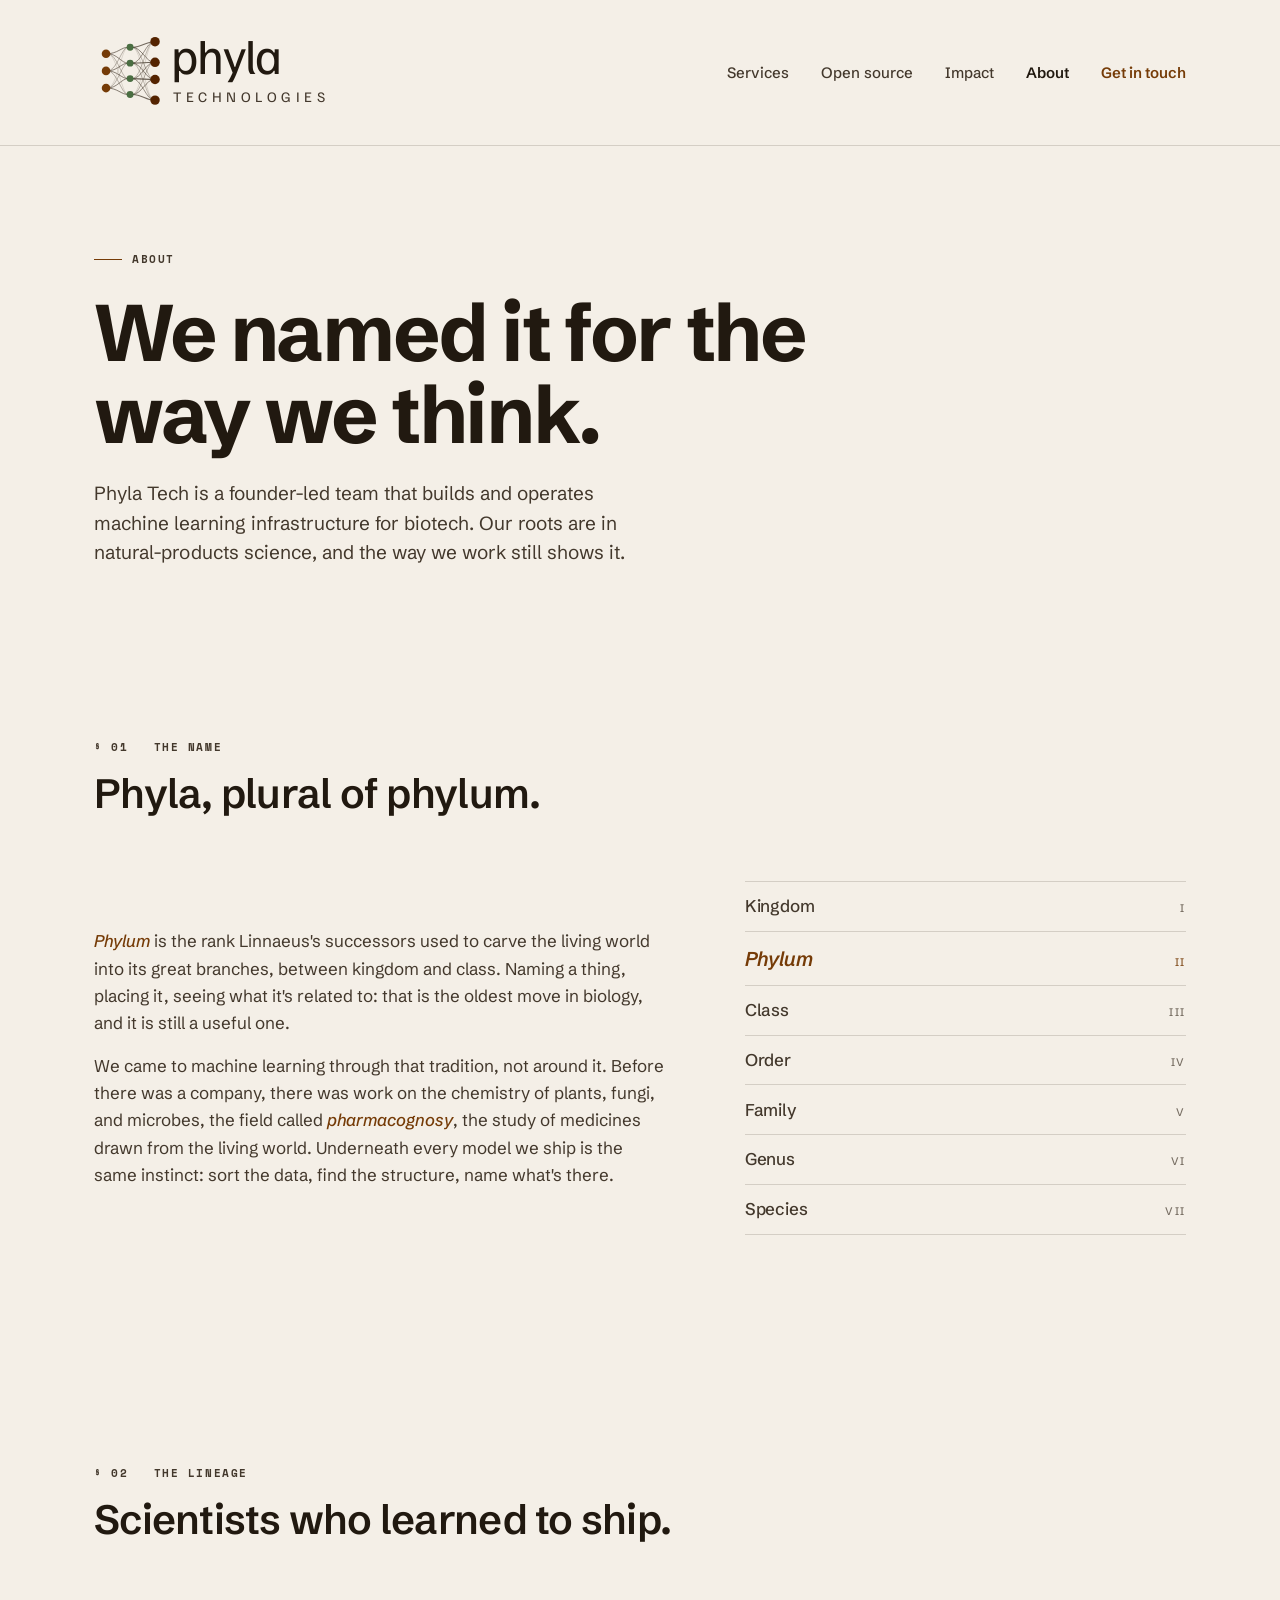
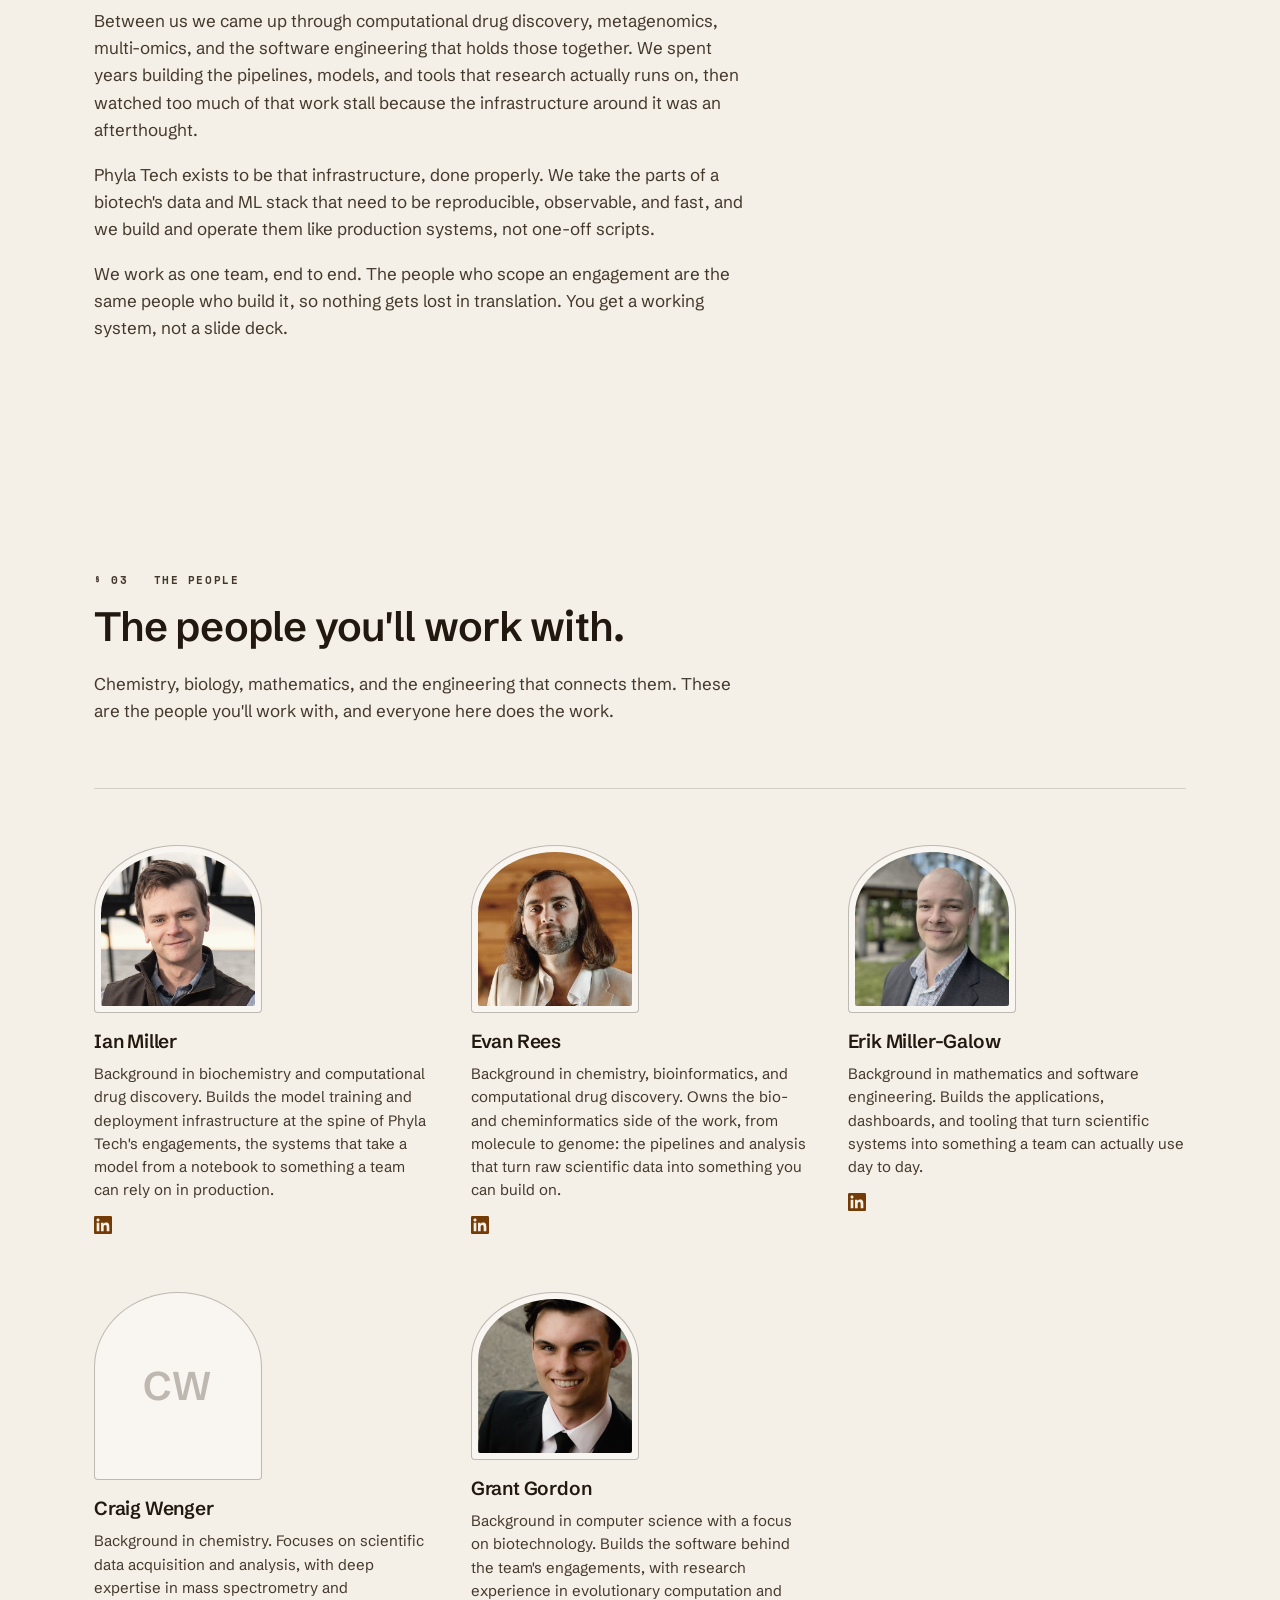
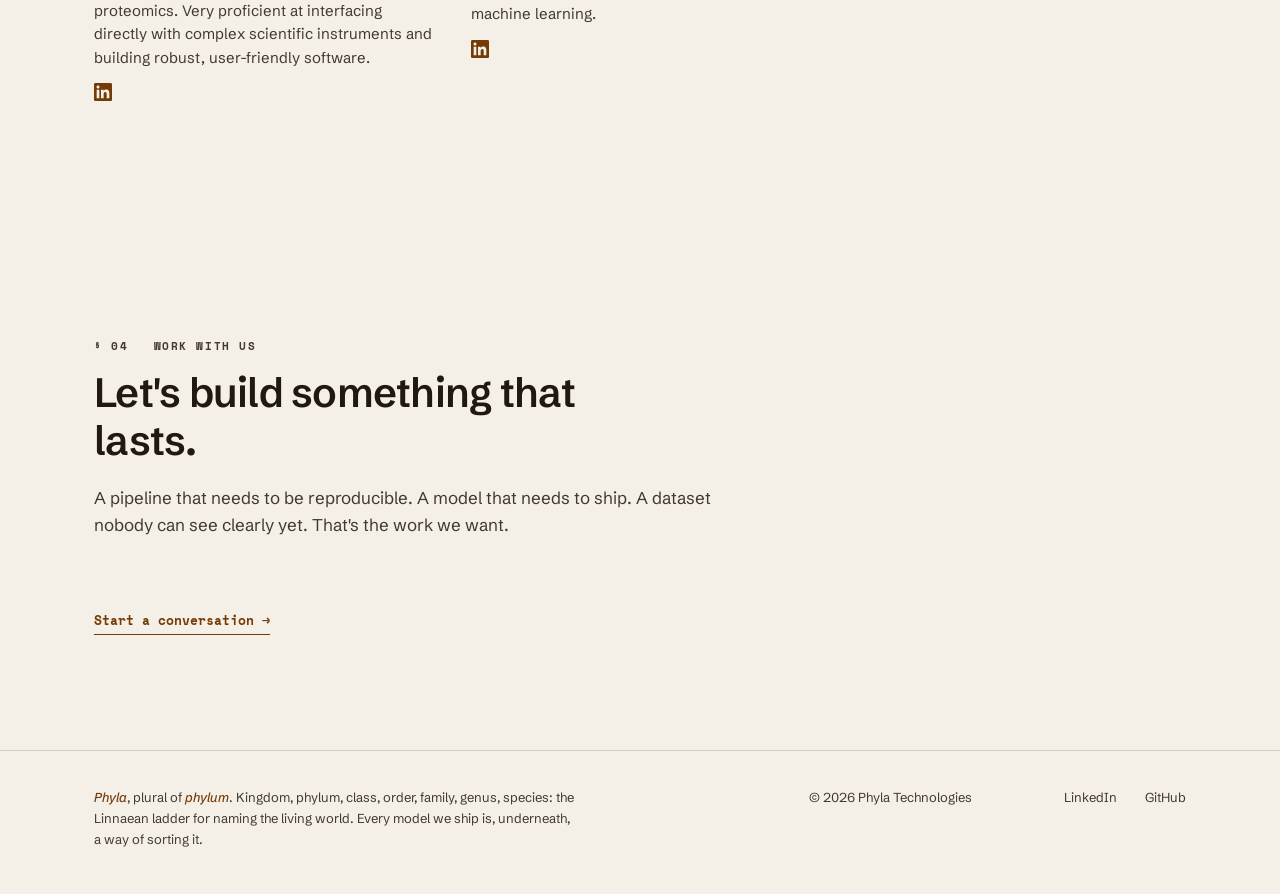
==== commit a508d157: "content(about): tone down lineage section copy Flatten the aphoristic phrasing in the lineage sectio" ====
--- a/about.html
+++ b/about.html
@@ -294,8 +294,8 @@
         </div>
         <div class="lineage-prose body">
           <p>Between us we came up through computational drug discovery, metagenomics, multi-omics, and the software engineering that holds those together. We spent years building the pipelines, models, and tools that research actually runs on, then watched too much of that work stall because the infrastructure around it was an afterthought.</p>
-          <p>Phyla Tech exists to be that infrastructure, done properly. We take the parts of a biotech's data and ML stack that need to be reproducible, observable, and fast, and we build and operate them like the production systems they are. The science is the point; the engineering is how it survives contact with reality.</p>
-          <p>We work as one team, end to end. The people who scope an engagement are the people who build it. There are no layered handoffs and no junior delivery, and there is no version of us that hands you a slide deck instead of a working system.</p>
+          <p>Phyla Tech exists to be that infrastructure, done properly. We take the parts of a biotech's data and ML stack that need to be reproducible, observable, and fast, and we build and operate them like production systems, not one-off scripts.</p>
+          <p>We work as one team, end to end. The people who scope an engagement are the same people who build it, so nothing gets lost in translation. You get a working system, not a slide deck.</p>
         </div>
       </div>
     </section>
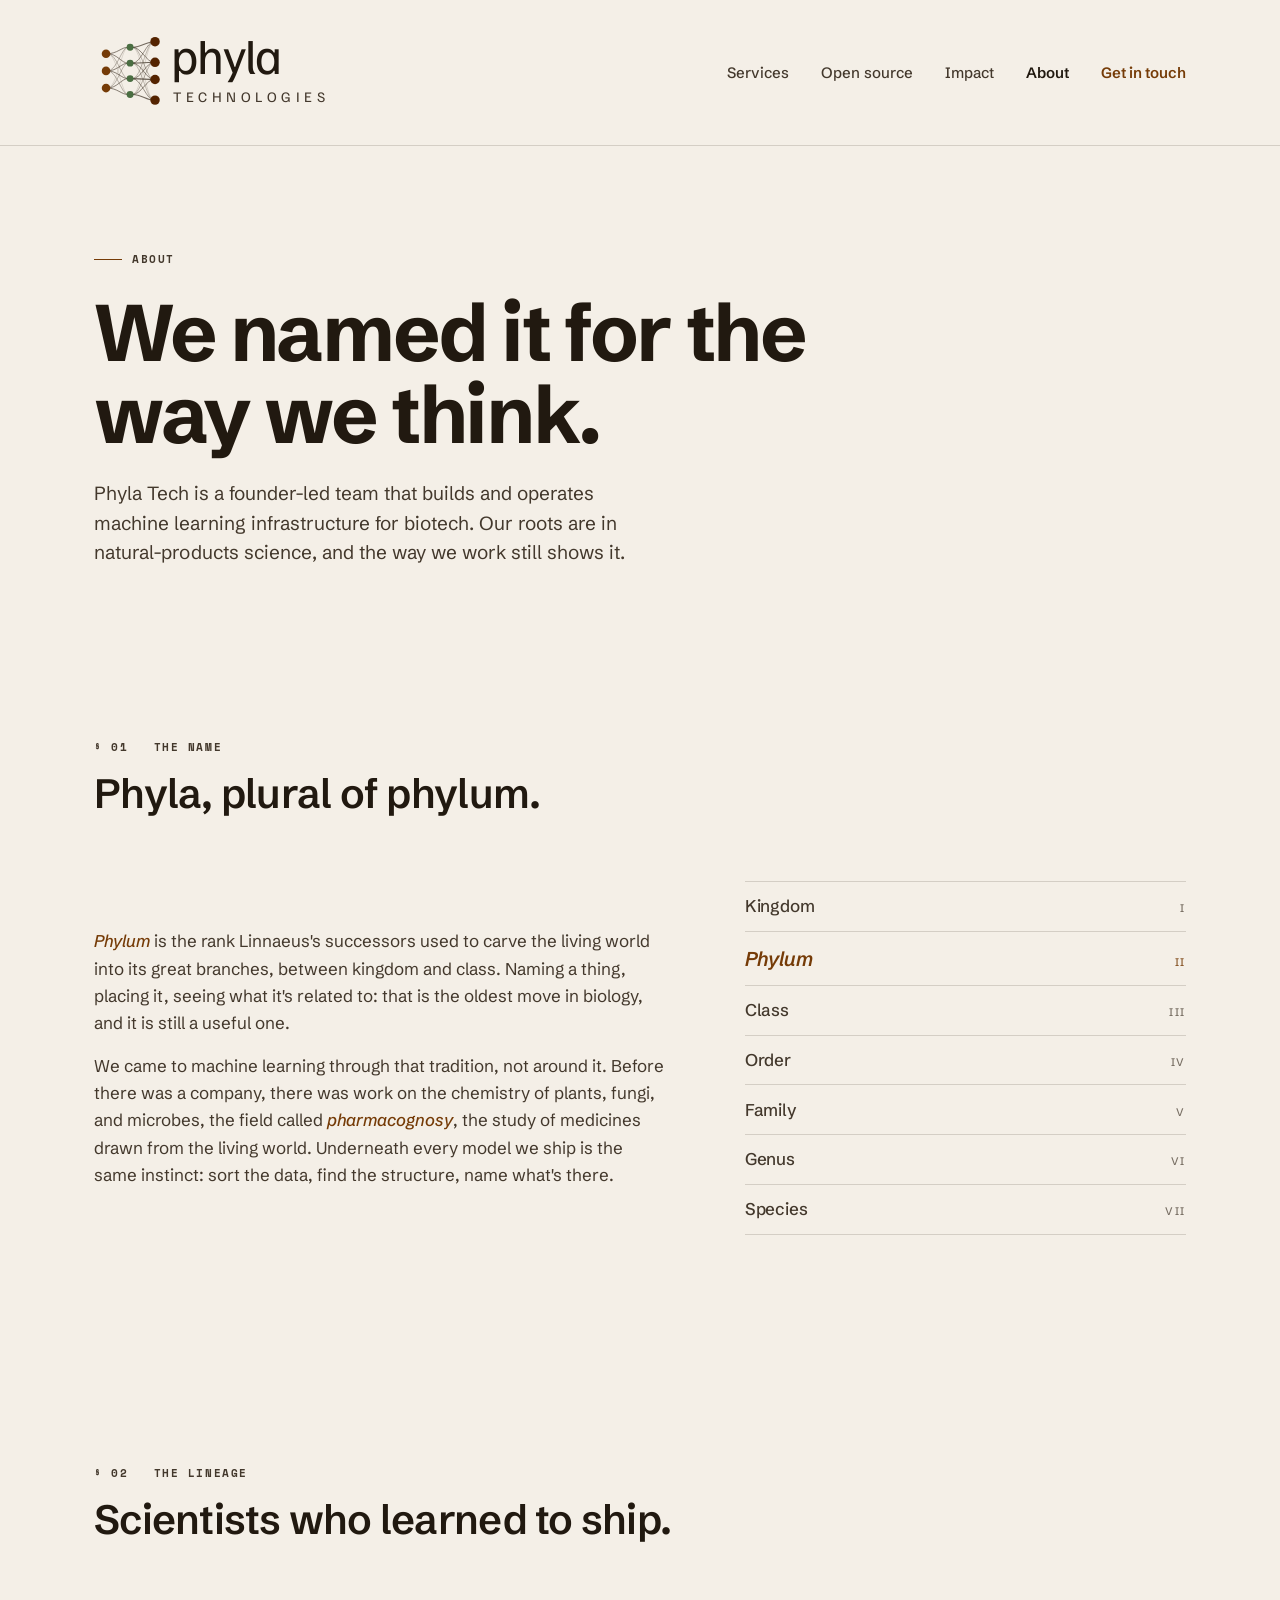
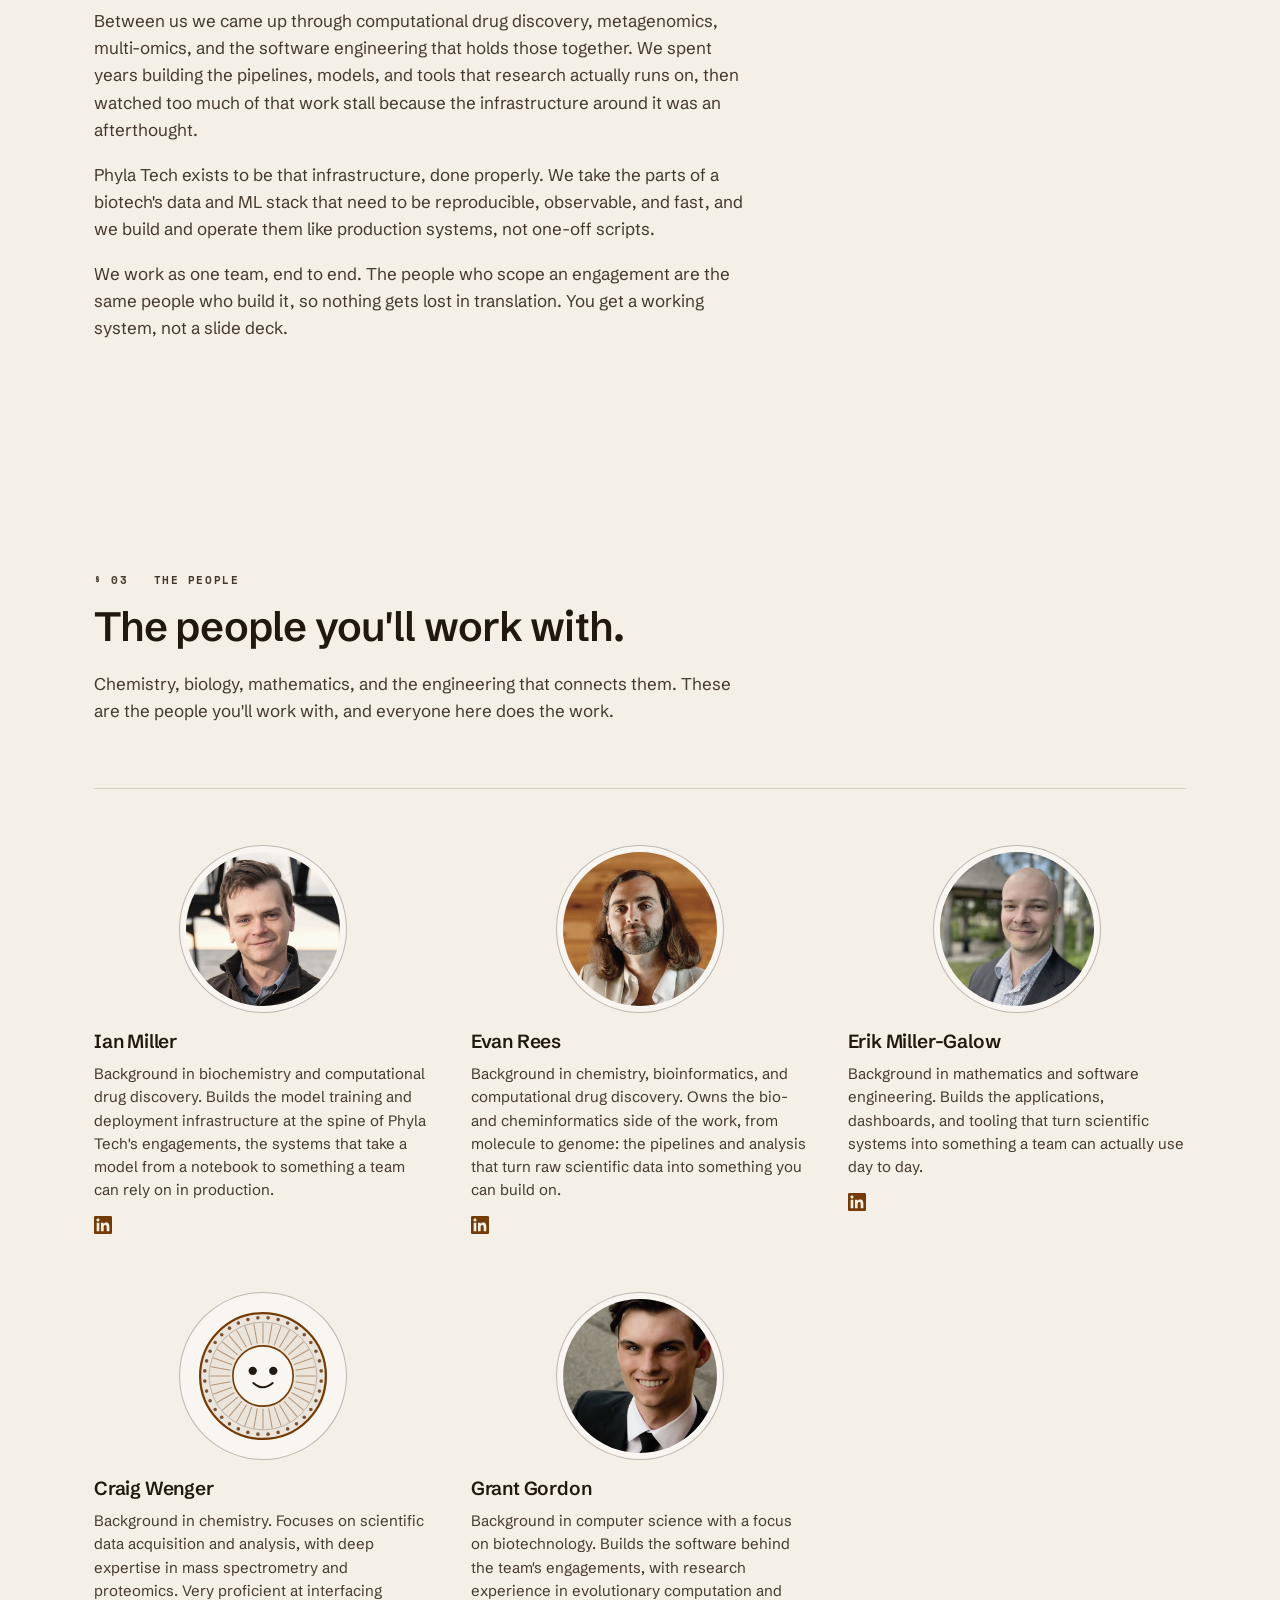
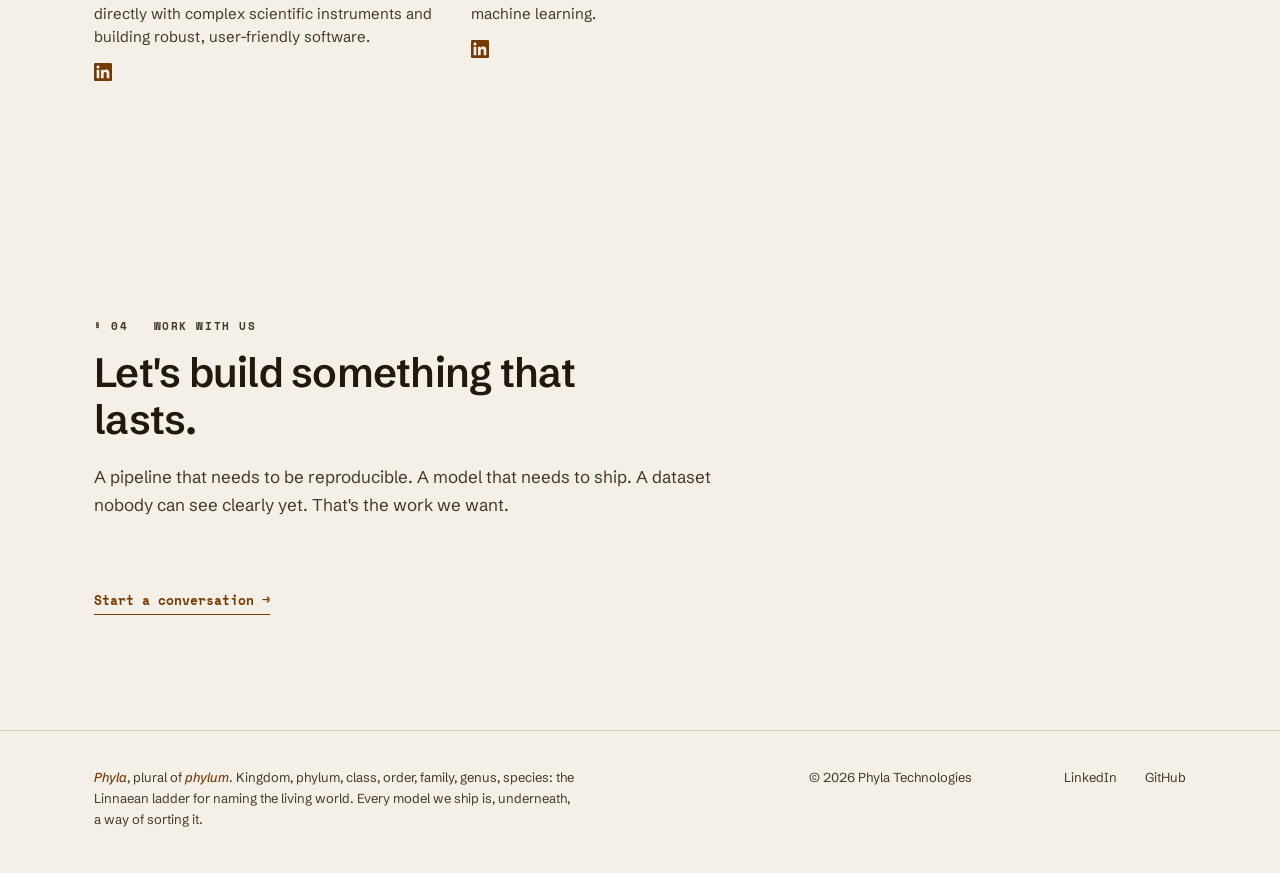
==== commit 2f50a39b: "content+design(about,home): address Linear feedback on PHY-4 - Rewrite the "capabilities" intro sent" ====
--- a/about.html
+++ b/about.html
@@ -115,28 +115,33 @@
     @media (max-width: 760px) { .people { grid-template-columns: repeat(2, minmax(0, 1fr)); } }
     @media (max-width: 460px) { .people { grid-template-columns: 1fr; } .person-figure { max-width: 148px; } }
     .person { display: flex; flex-direction: column; }
-    /* Arched specimen-plate mount: domed top, parchment matte, hairline frame */
+    /* Circular specimen-plate mount: parchment matte, hairline frame */
     .person-figure {
       background: var(--parchment-pale);
       border: 1px solid var(--ink-hairline-strong);
-      border-radius: 50% 50% 4px 4px / 40% 40% 4px 4px;
+      border-radius: 50%;
       padding: 6px;
       width: 100%;
       max-width: 168px;
-      margin-bottom: 1.1rem;
+      margin: 0 auto 1.1rem;
     }
     .person-figure img {
       width: 100%;
       height: auto;
       display: block;
       filter: grayscale(0.18) sepia(0.12) contrast(0.96);
-      border-radius: 50% 50% 2px 2px / 40% 40% 2px 2px;
+      border-radius: 50%;
+    }
+    .person-figure svg.diatom-avatar {
+      width: 100%;
+      height: auto;
+      display: block;
     }
     /* Initials plate, until a portrait arrives. Same footprint as a photo. */
     .person-figure.is-placeholder {
       display: grid;
       place-items: center;
-      aspect-ratio: 1 / 1.12;
+      aspect-ratio: 1 / 1;
     }
     .person-mono {
       font-variation-settings: "wdth" 95, "wght" 600;
@@ -351,8 +356,93 @@
             </div>
           </article>
           <article class="person">
-            <figure class="person-figure is-placeholder" aria-hidden="true">
-              <span class="person-mono">CW</span>
+            <figure class="person-figure">
+              <svg class="diatom-avatar" viewBox="0 0 240 240" role="img" aria-label="Centric diatom illustration standing in for a portrait of Craig Wenger">
+                <circle cx="120" cy="120" r="98" fill="var(--parchment-mid)"/>
+                <circle cx="120" cy="120" r="98" stroke="var(--tannin)" stroke-width="3.5" fill="none"/>
+                <circle cx="120" cy="120" r="84" stroke="var(--ink-hairline-strong)" stroke-width="1.4" fill="none"/>
+                <g stroke="var(--tannin)" stroke-width="1.6" stroke-linecap="round" opacity="0.45">
+                  <line x1="120.00" y1="68.00" x2="120.00" y2="38.00"/>
+                  <line x1="129.03" y1="68.79" x2="134.24" y2="39.25"/>
+                  <line x1="137.79" y1="71.14" x2="148.05" y2="42.95"/>
+                  <line x1="146.00" y1="74.97" x2="161.00" y2="48.99"/>
+                  <line x1="153.42" y1="80.17" x2="172.71" y2="57.18"/>
+                  <line x1="159.83" y1="86.58" x2="182.82" y2="67.29"/>
+                  <line x1="165.03" y1="94.00" x2="191.01" y2="79.00"/>
+                  <line x1="168.86" y1="102.21" x2="197.05" y2="91.95"/>
+                  <line x1="171.21" y1="110.97" x2="200.75" y2="105.76"/>
+                  <line x1="172.00" y1="120.00" x2="202.00" y2="120.00"/>
+                  <line x1="171.21" y1="129.03" x2="200.75" y2="134.24"/>
+                  <line x1="168.86" y1="137.79" x2="197.05" y2="148.05"/>
+                  <line x1="165.03" y1="146.00" x2="191.01" y2="161.00"/>
+                  <line x1="159.83" y1="153.42" x2="182.82" y2="172.71"/>
+                  <line x1="153.42" y1="159.83" x2="172.71" y2="182.82"/>
+                  <line x1="146.00" y1="165.03" x2="161.00" y2="191.01"/>
+                  <line x1="137.79" y1="168.86" x2="148.05" y2="197.05"/>
+                  <line x1="129.03" y1="171.21" x2="134.24" y2="200.75"/>
+                  <line x1="120.00" y1="172.00" x2="120.00" y2="202.00"/>
+                  <line x1="110.97" y1="171.21" x2="105.76" y2="200.75"/>
+                  <line x1="102.21" y1="168.86" x2="91.95" y2="197.05"/>
+                  <line x1="94.00" y1="165.03" x2="79.00" y2="191.01"/>
+                  <line x1="86.58" y1="159.83" x2="67.29" y2="182.82"/>
+                  <line x1="80.17" y1="153.42" x2="57.18" y2="172.71"/>
+                  <line x1="74.97" y1="146.00" x2="48.99" y2="161.00"/>
+                  <line x1="71.14" y1="137.79" x2="42.95" y2="148.05"/>
+                  <line x1="68.79" y1="129.03" x2="39.25" y2="134.24"/>
+                  <line x1="68.00" y1="120.00" x2="38.00" y2="120.00"/>
+                  <line x1="68.79" y1="110.97" x2="39.25" y2="105.76"/>
+                  <line x1="71.14" y1="102.21" x2="42.95" y2="91.95"/>
+                  <line x1="74.97" y1="94.00" x2="48.99" y2="79.00"/>
+                  <line x1="80.17" y1="86.58" x2="57.18" y2="67.29"/>
+                  <line x1="86.58" y1="80.17" x2="67.29" y2="57.18"/>
+                  <line x1="94.00" y1="74.97" x2="79.00" y2="48.99"/>
+                  <line x1="102.21" y1="71.14" x2="91.95" y2="42.95"/>
+                  <line x1="110.97" y1="68.79" x2="105.76" y2="39.25"/>
+                </g>
+                <g fill="var(--tannin-deep)" opacity="0.75">
+                  <circle cx="127.93" cy="29.35" r="2.8"/>
+                  <circle cx="143.55" cy="32.10" r="2.8"/>
+                  <circle cx="158.46" cy="37.53" r="2.8"/>
+                  <circle cx="172.20" cy="45.46" r="2.8"/>
+                  <circle cx="184.35" cy="55.65" r="2.8"/>
+                  <circle cx="194.54" cy="67.80" r="2.8"/>
+                  <circle cx="202.47" cy="81.54" r="2.8"/>
+                  <circle cx="207.90" cy="96.45" r="2.8"/>
+                  <circle cx="210.65" cy="112.07" r="2.8"/>
+                  <circle cx="210.65" cy="127.93" r="2.8"/>
+                  <circle cx="207.90" cy="143.55" r="2.8"/>
+                  <circle cx="202.47" cy="158.46" r="2.8"/>
+                  <circle cx="194.54" cy="172.20" r="2.8"/>
+                  <circle cx="184.35" cy="184.35" r="2.8"/>
+                  <circle cx="172.20" cy="194.54" r="2.8"/>
+                  <circle cx="158.46" cy="202.47" r="2.8"/>
+                  <circle cx="143.55" cy="207.90" r="2.8"/>
+                  <circle cx="127.93" cy="210.65" r="2.8"/>
+                  <circle cx="112.07" cy="210.65" r="2.8"/>
+                  <circle cx="96.45" cy="207.90" r="2.8"/>
+                  <circle cx="81.54" cy="202.47" r="2.8"/>
+                  <circle cx="67.80" cy="194.54" r="2.8"/>
+                  <circle cx="55.65" cy="184.35" r="2.8"/>
+                  <circle cx="45.46" cy="172.20" r="2.8"/>
+                  <circle cx="37.53" cy="158.46" r="2.8"/>
+                  <circle cx="32.10" cy="143.55" r="2.8"/>
+                  <circle cx="29.35" cy="127.93" r="2.8"/>
+                  <circle cx="29.35" cy="112.07" r="2.8"/>
+                  <circle cx="32.10" cy="96.45" r="2.8"/>
+                  <circle cx="37.53" cy="81.54" r="2.8"/>
+                  <circle cx="45.46" cy="67.80" r="2.8"/>
+                  <circle cx="55.65" cy="55.65" r="2.8"/>
+                  <circle cx="67.80" cy="45.46" r="2.8"/>
+                  <circle cx="81.54" cy="37.53" r="2.8"/>
+                  <circle cx="96.45" cy="32.10" r="2.8"/>
+                  <circle cx="112.07" cy="29.35" r="2.8"/>
+                </g>
+                <circle cx="120" cy="120" r="47" fill="var(--parchment-pale)"/>
+                <circle cx="120" cy="120" r="47" stroke="var(--tannin)" stroke-width="2.5" fill="none"/>
+                <circle cx="104" cy="112" r="6.5" fill="var(--ink)"/>
+                <circle cx="136" cy="112" r="6.5" fill="var(--ink)"/>
+                <path d="M105 131 Q120 144 135 131" stroke="var(--ink)" stroke-width="3.2" stroke-linecap="round" fill="none"/>
+              </svg>
             </figure>
             <div class="person-body">
               <h3>Craig Wenger</h3>
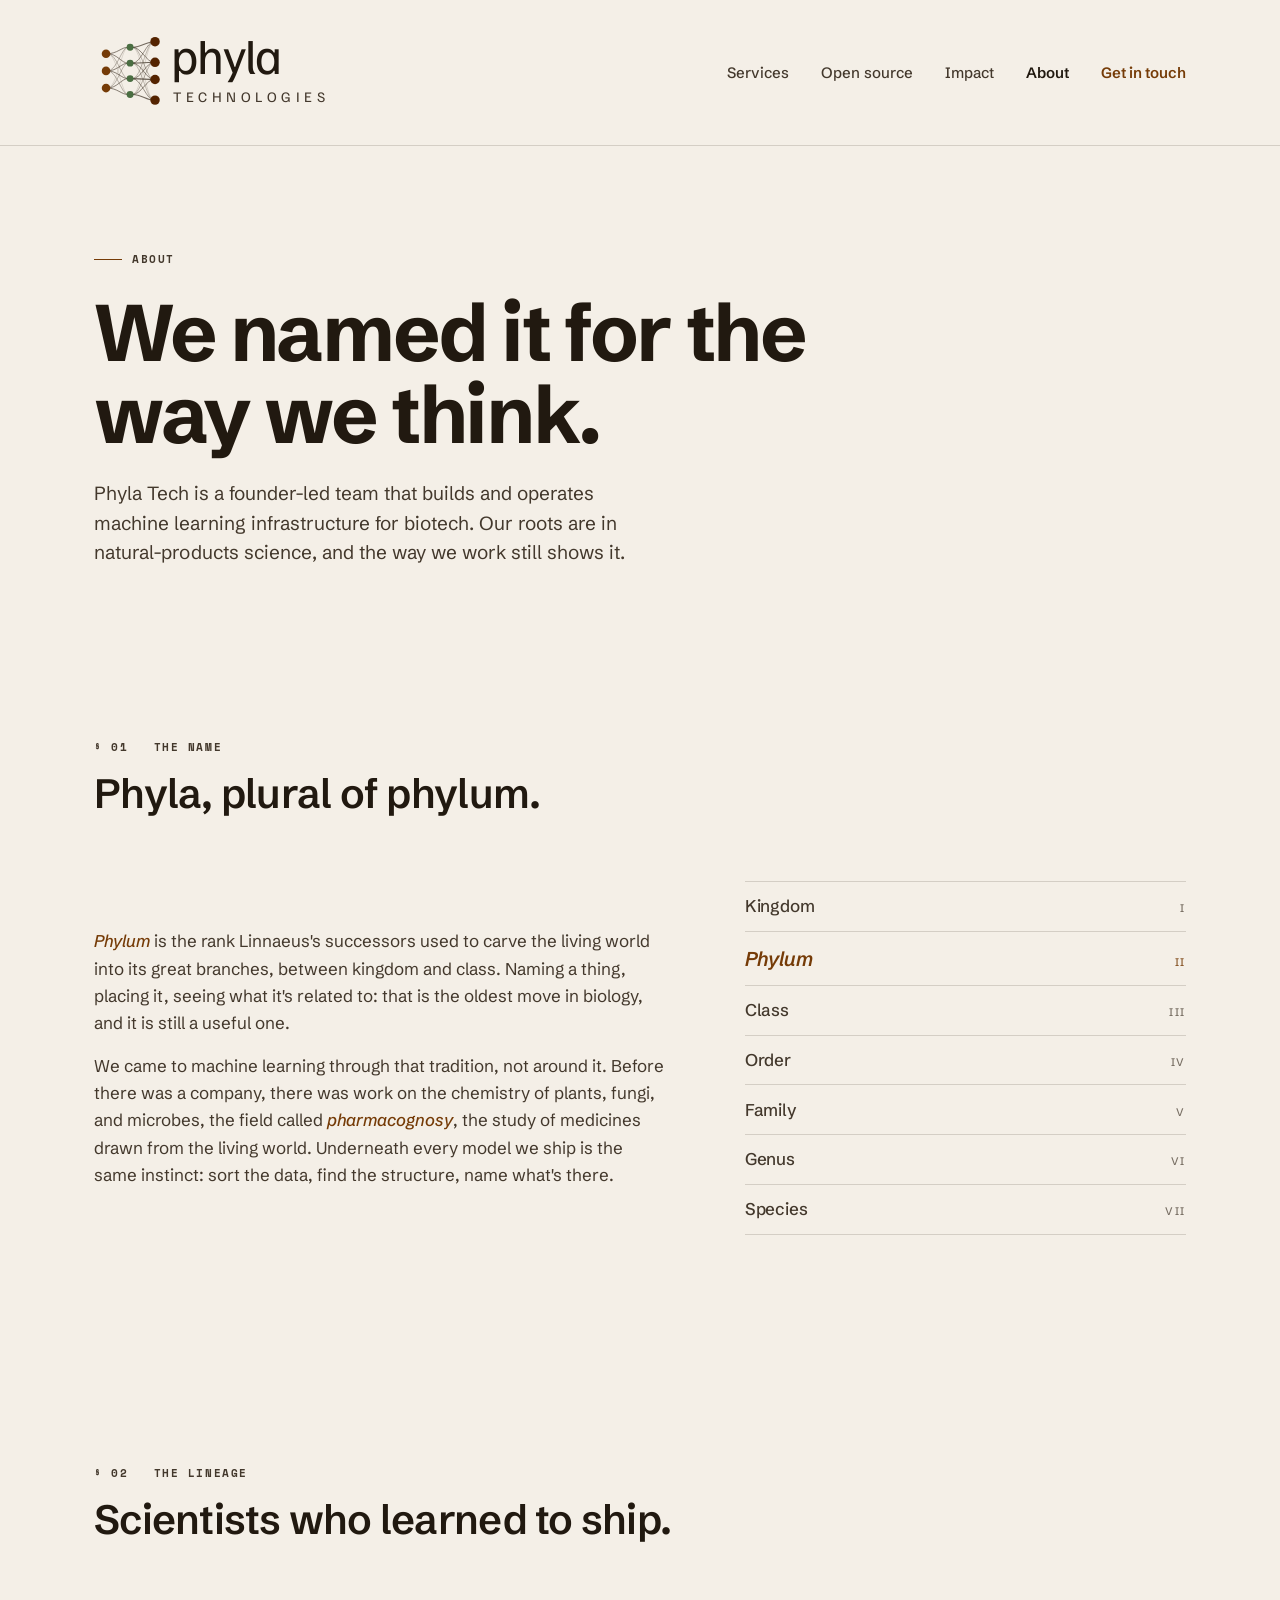
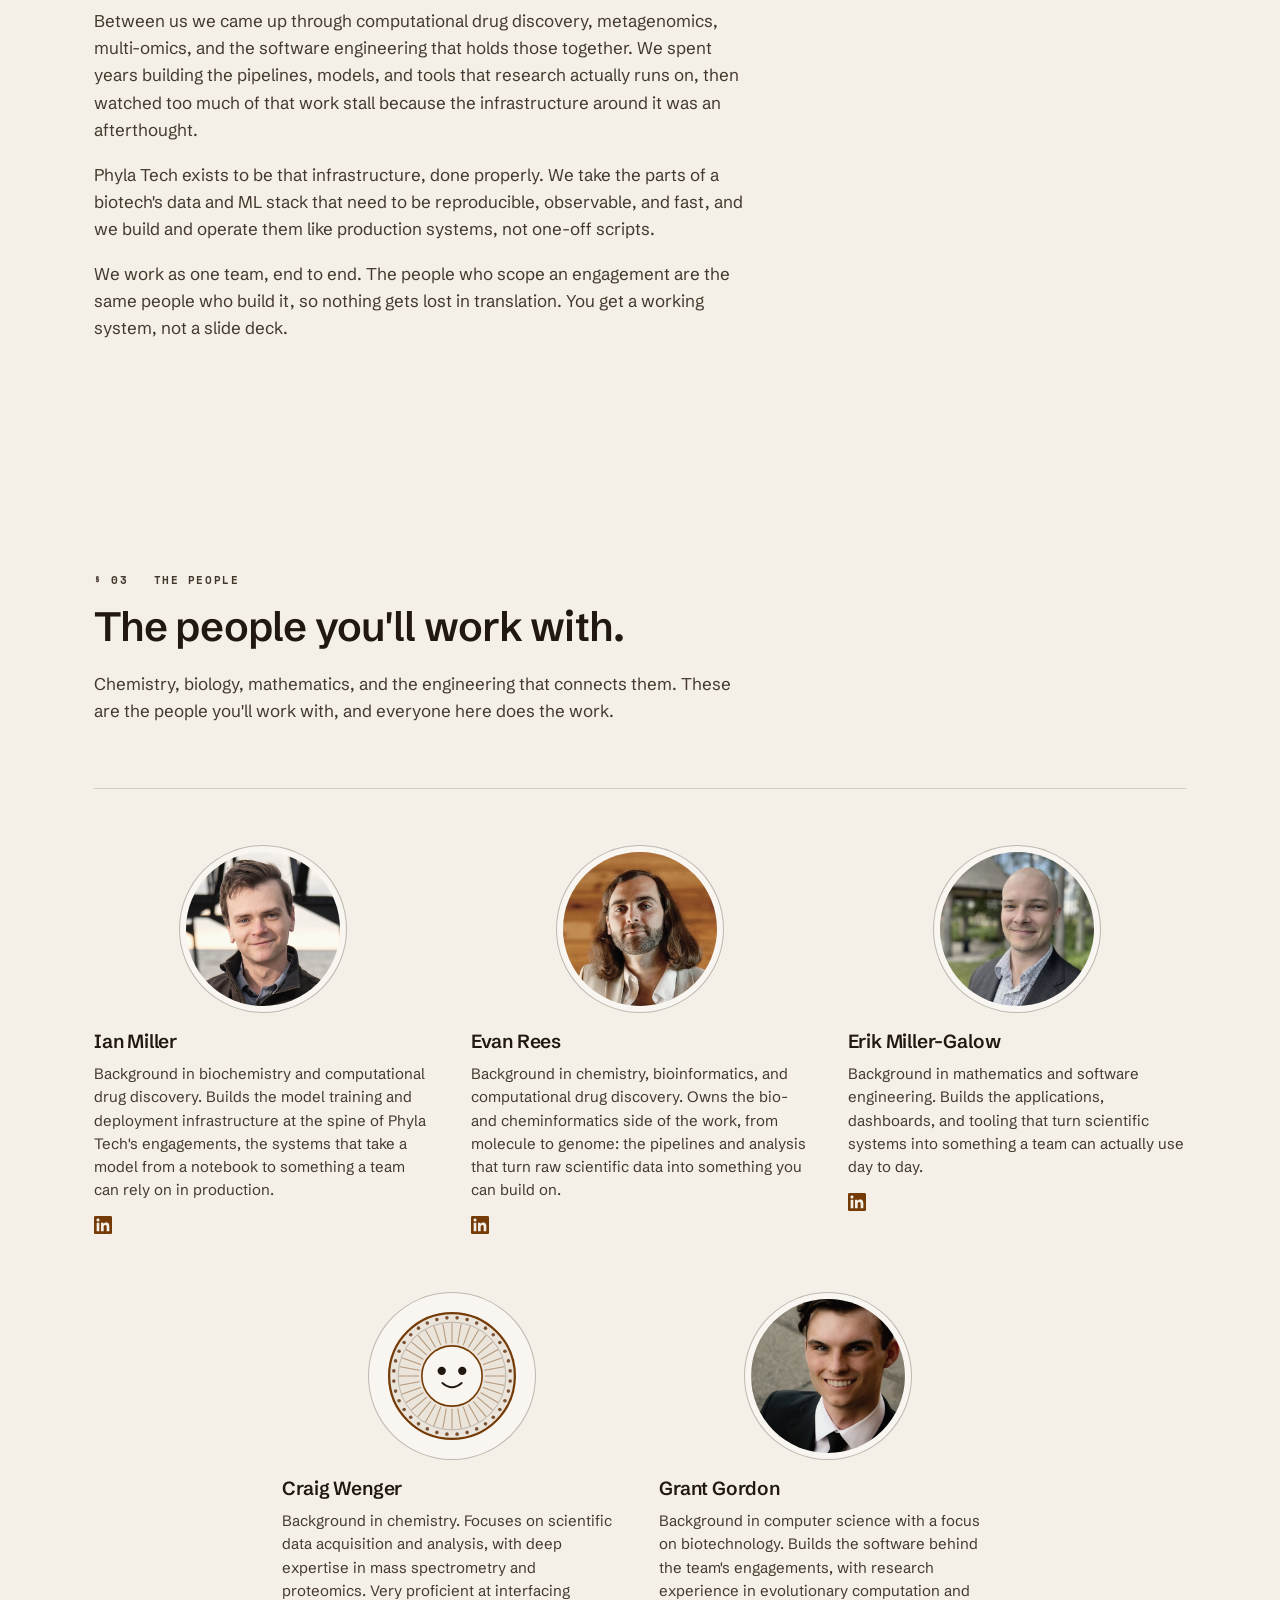
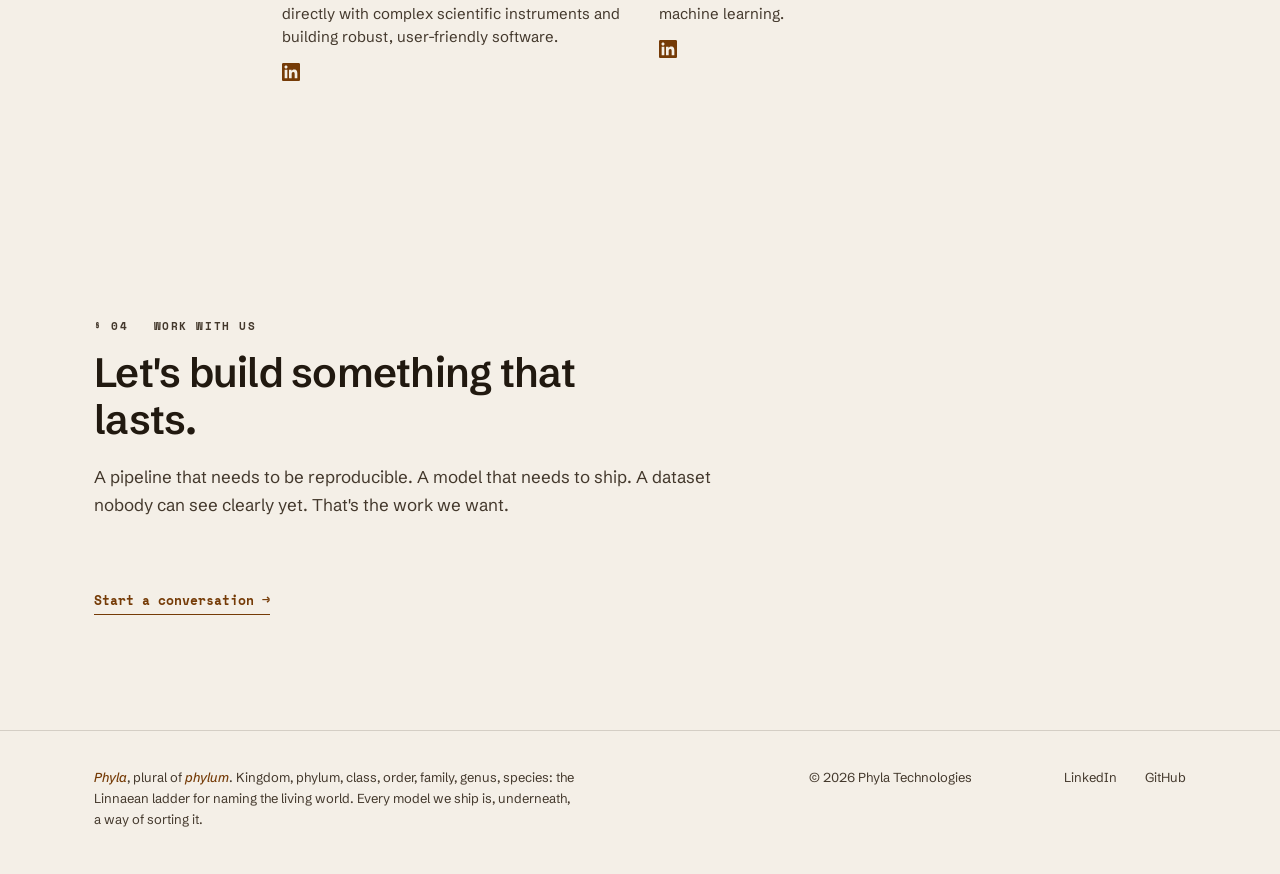
==== commit 7c7cafdf: "fix(about): center incomplete last row of team grid CSS Grid keeps an incomplete last row on the sam" ====
--- a/about.html
+++ b/about.html
@@ -106,14 +106,17 @@
        (Maister, "Managing the Professional Service Firm": internal hierarchy stays
        internal.) Every card is identical in weight and size. */
     .people {
-      display: grid;
-      grid-template-columns: repeat(3, minmax(0, 1fr));
-      gap: clamp(2.25rem, 4vw, 3.25rem) clamp(1.75rem, 3vw, 2.5rem);
+      --people-gap: clamp(1.75rem, 3vw, 2.5rem);
+      display: flex;
+      flex-wrap: wrap;
+      justify-content: center;
+      gap: clamp(2.25rem, 4vw, 3.25rem) var(--people-gap);
       border-top: 1px solid var(--ink-hairline);
       padding-top: clamp(2.5rem, 5vw, 3.5rem);
     }
-    @media (max-width: 760px) { .people { grid-template-columns: repeat(2, minmax(0, 1fr)); } }
-    @media (max-width: 460px) { .people { grid-template-columns: 1fr; } .person-figure { max-width: 148px; } }
+    .people .person { flex: 0 1 calc((100% - 2 * var(--people-gap)) / 3); }
+    @media (max-width: 760px) { .people .person { flex-basis: calc((100% - var(--people-gap)) / 2); } }
+    @media (max-width: 460px) { .people .person { flex-basis: 100%; } .person-figure { max-width: 148px; } }
     .person { display: flex; flex-direction: column; }
     /* Circular specimen-plate mount: parchment matte, hairline frame */
     .person-figure {
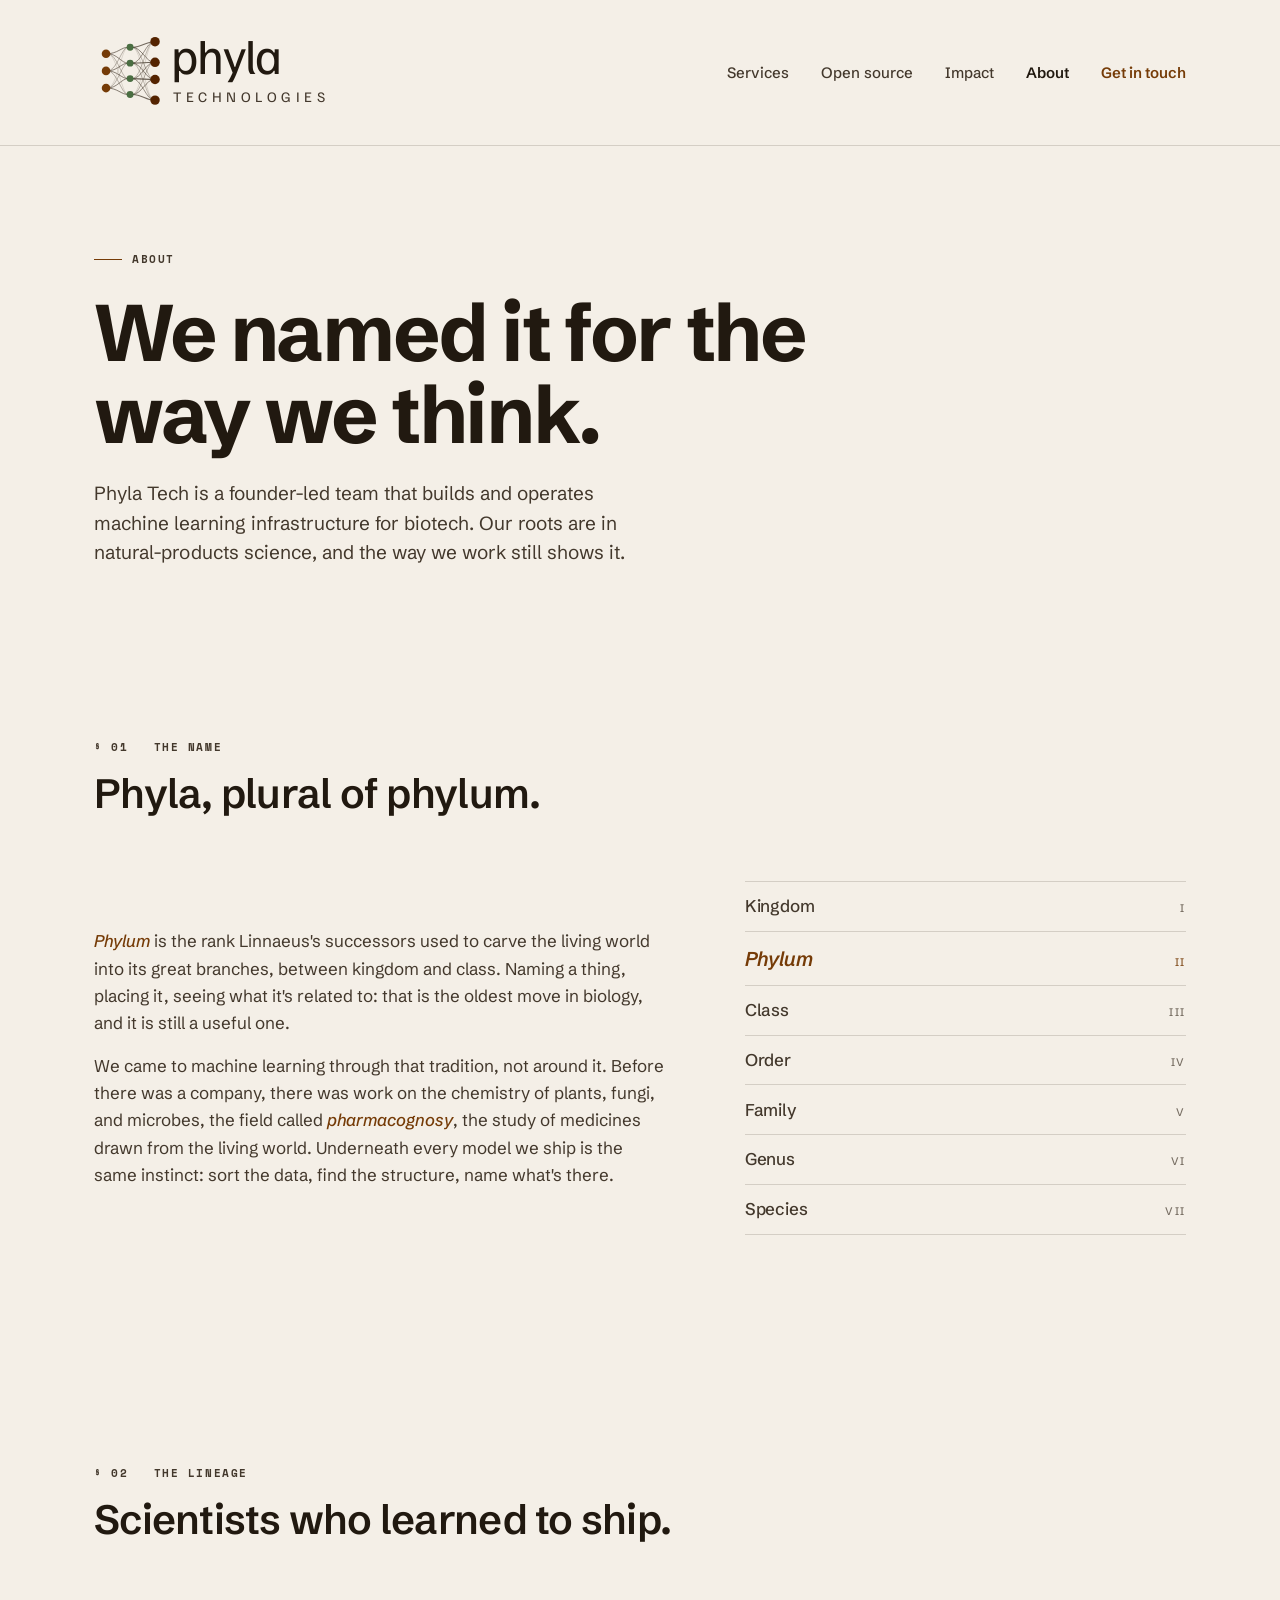
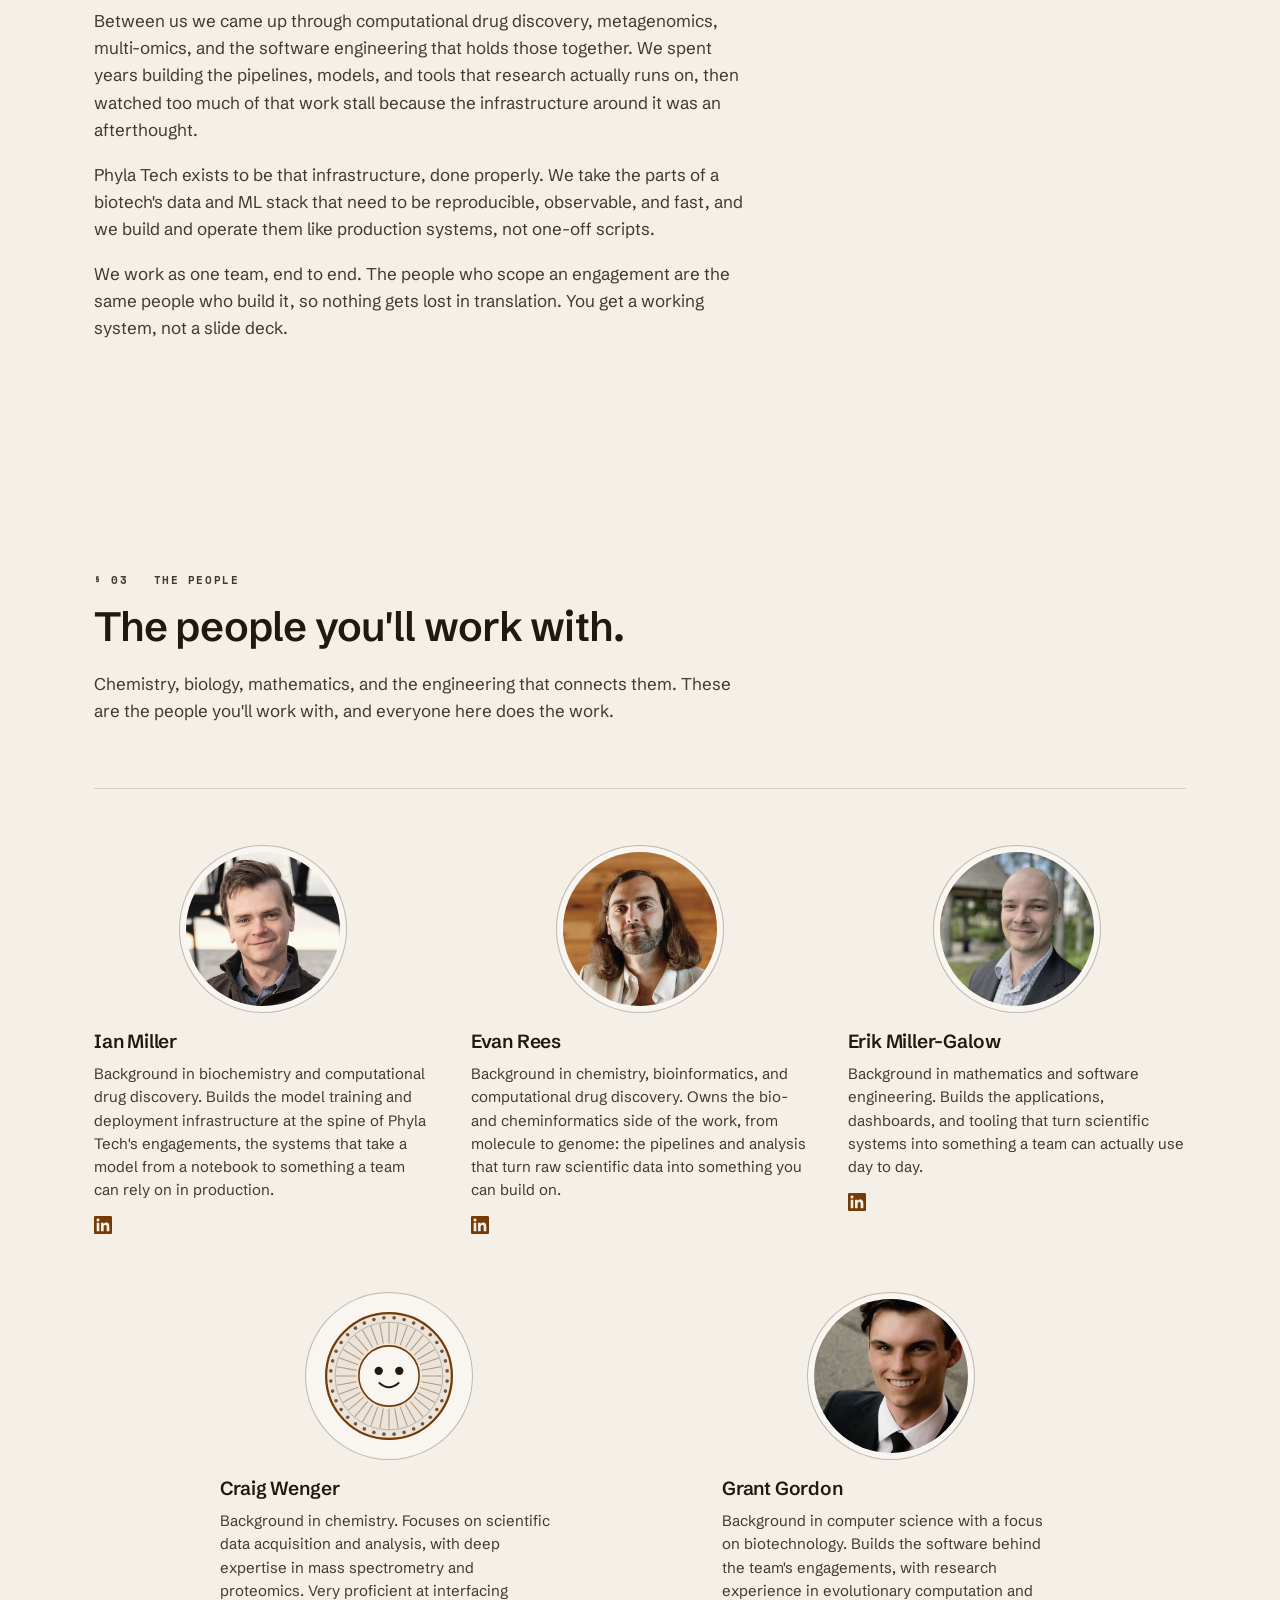
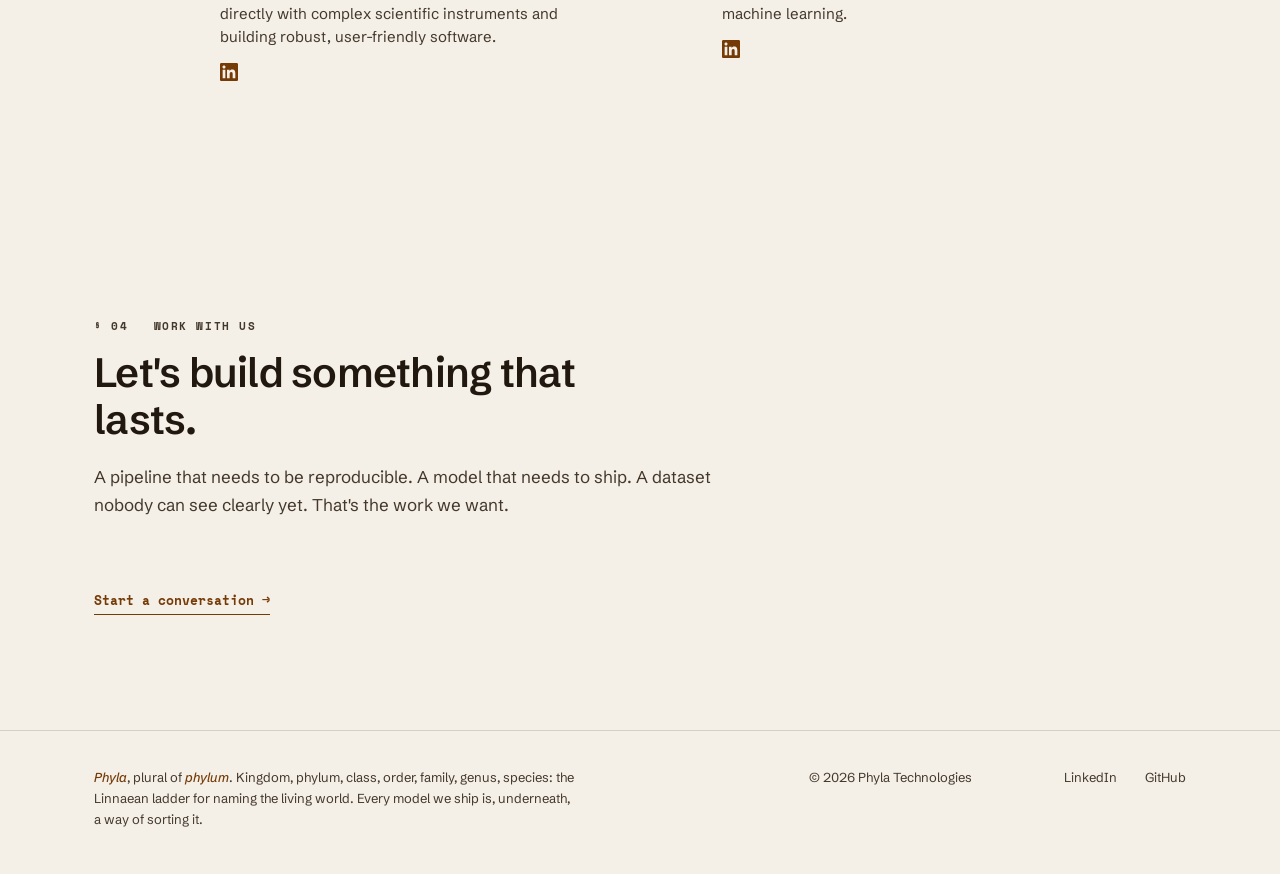
==== commit 398a799d: "polish(about): space out incomplete team-grid row justify-content: space-evenly instead of center, s" ====
--- a/about.html
+++ b/about.html
@@ -109,7 +109,7 @@
       --people-gap: clamp(1.75rem, 3vw, 2.5rem);
       display: flex;
       flex-wrap: wrap;
-      justify-content: center;
+      justify-content: space-evenly;
       gap: clamp(2.25rem, 4vw, 3.25rem) var(--people-gap);
       border-top: 1px solid var(--ink-hairline);
       padding-top: clamp(2.5rem, 5vw, 3.5rem);
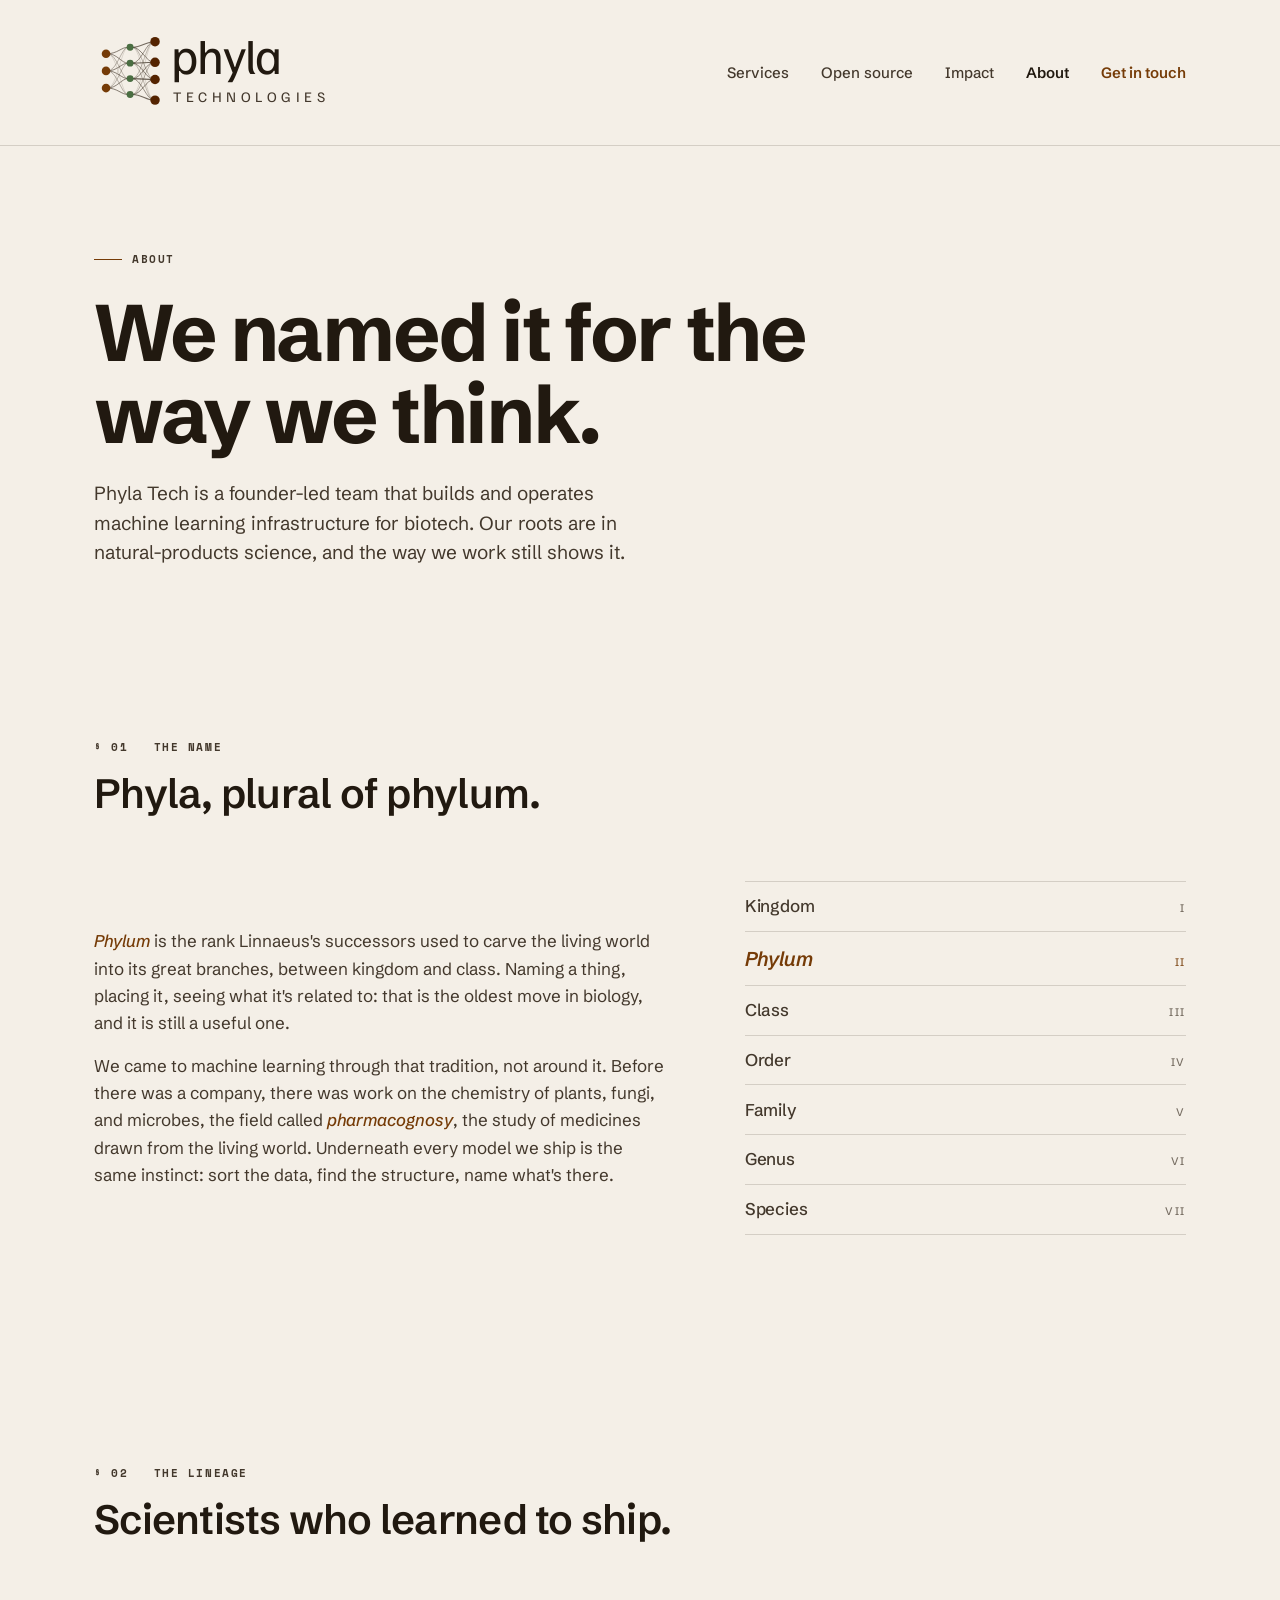
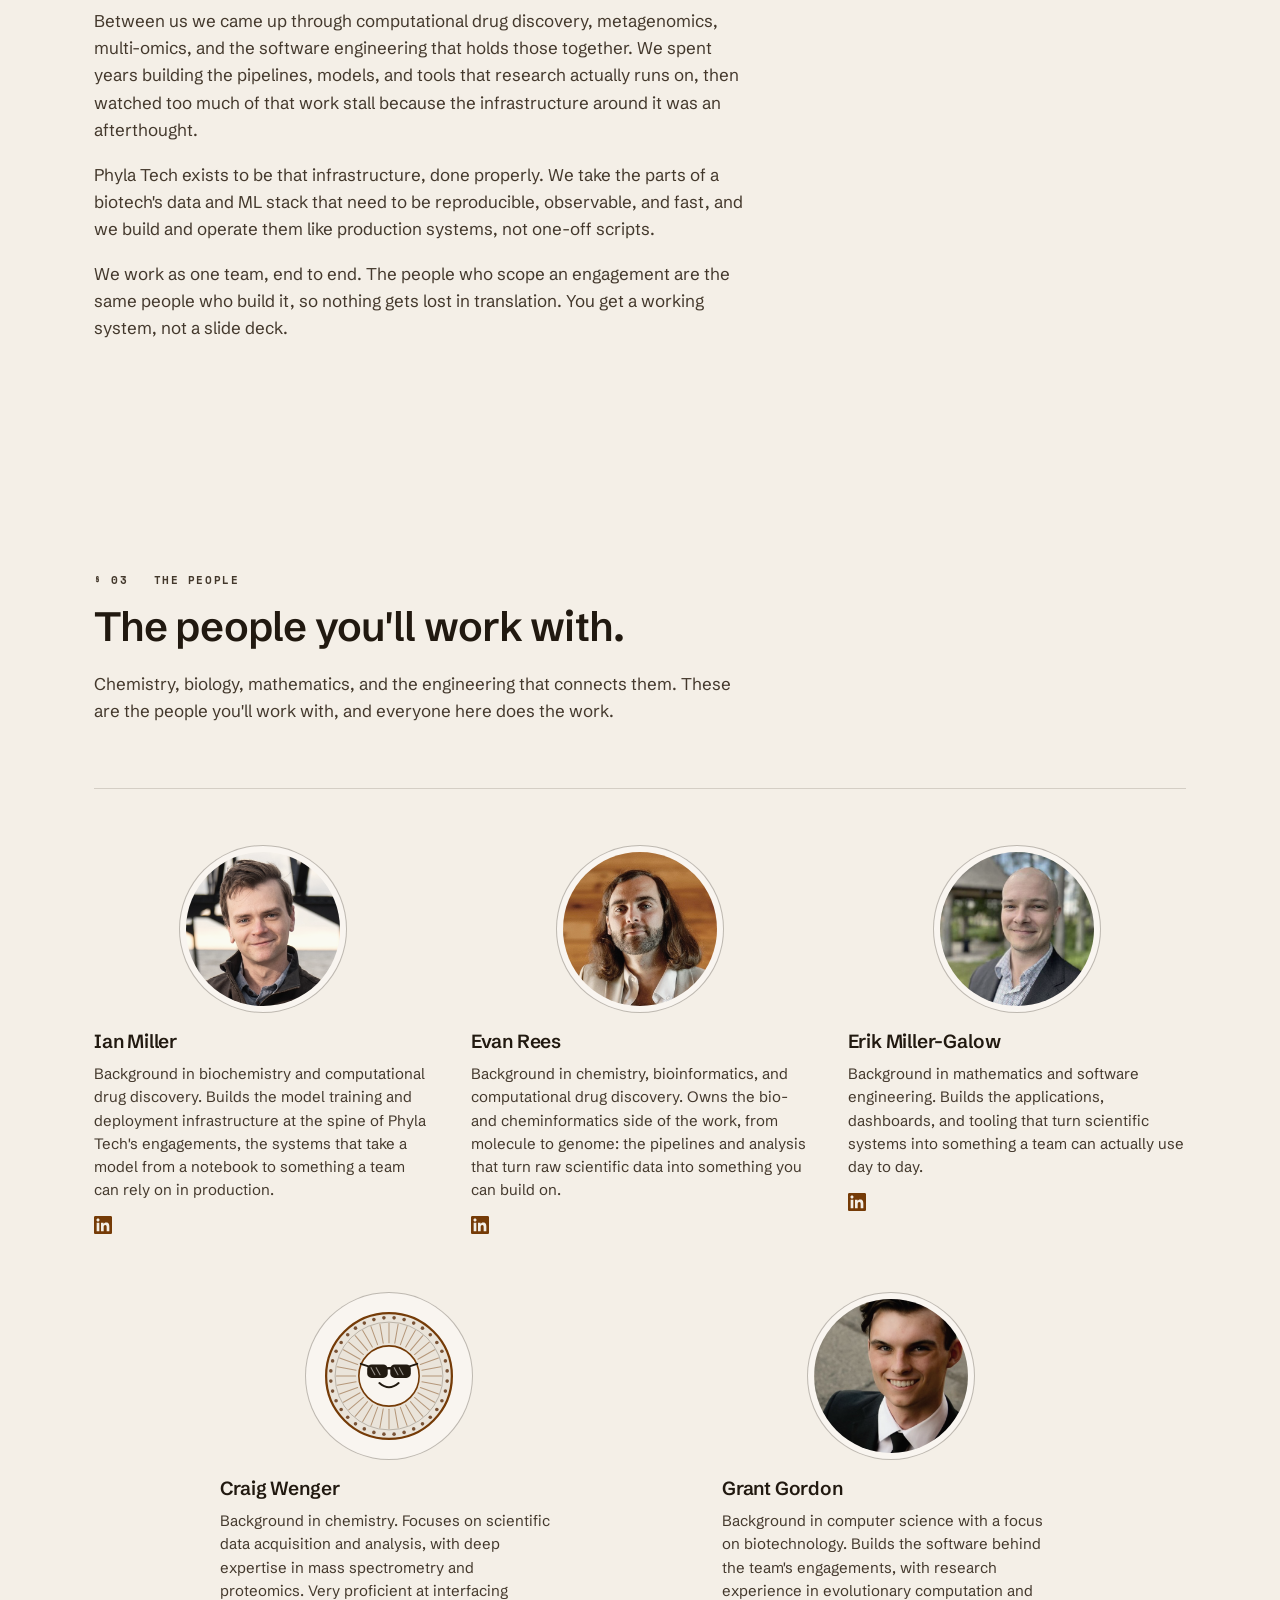
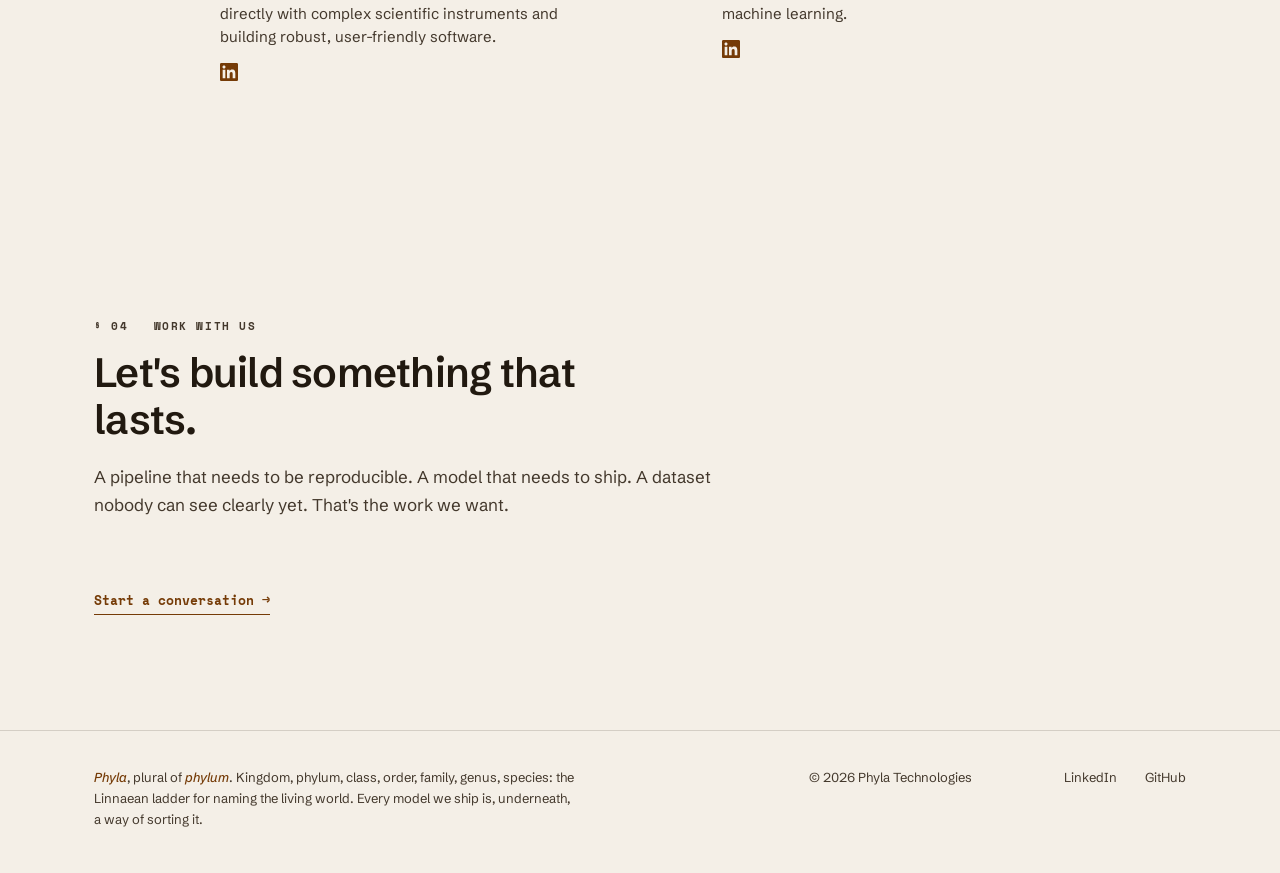
==== commit 8cb55264: "design(about): give Craig's diatom avatar sunglasses Pull the updated Design 2A (sunglasses variant)" ====
--- a/about.html
+++ b/about.html
@@ -442,8 +442,14 @@
                 </g>
                 <circle cx="120" cy="120" r="47" fill="var(--parchment-pale)"/>
                 <circle cx="120" cy="120" r="47" stroke="var(--tannin)" stroke-width="2.5" fill="none"/>
-                <circle cx="104" cy="112" r="6.5" fill="var(--ink)"/>
-                <circle cx="136" cy="112" r="6.5" fill="var(--ink)"/>
+                <g>
+                  <path d="M76 101 L88 105 M164 101 L152 105" stroke="var(--ink)" stroke-width="3" stroke-linecap="round"/>
+                  <path d="M118 108 L122 108" stroke="var(--ink)" stroke-width="4" stroke-linecap="round"/>
+                  <rect x="86" y="102" width="32" height="21" rx="7" fill="var(--ink)"/>
+                  <rect x="122" y="102" width="32" height="21" rx="7" fill="var(--ink)"/>
+                  <path d="M92 107 L98 118 M100 107 L106 118" stroke="var(--parchment-pale)" stroke-width="1.6" stroke-linecap="round" opacity="0.55"/>
+                  <path d="M128 107 L134 118 M136 107 L142 118" stroke="var(--parchment-pale)" stroke-width="1.6" stroke-linecap="round" opacity="0.55"/>
+                </g>
                 <path d="M105 131 Q120 144 135 131" stroke="var(--ink)" stroke-width="3.2" stroke-linecap="round" fill="none"/>
               </svg>
             </figure>
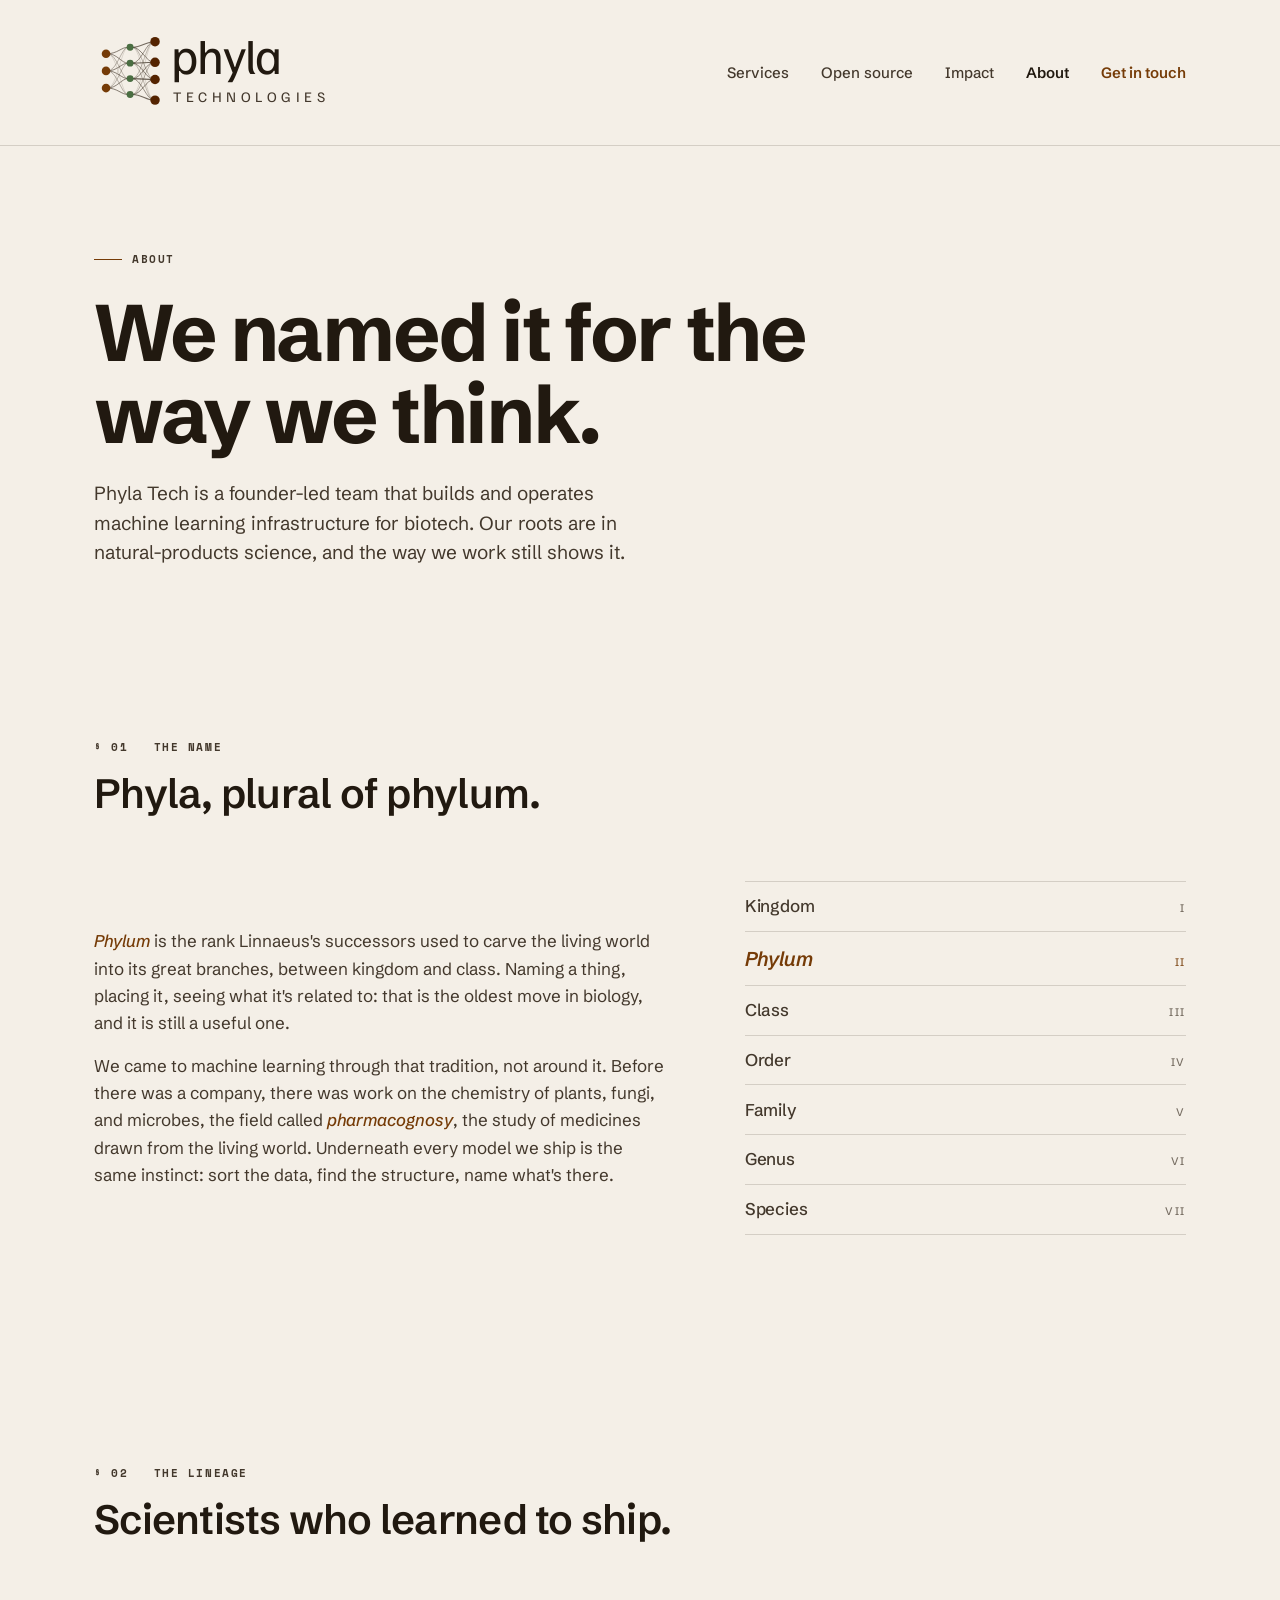
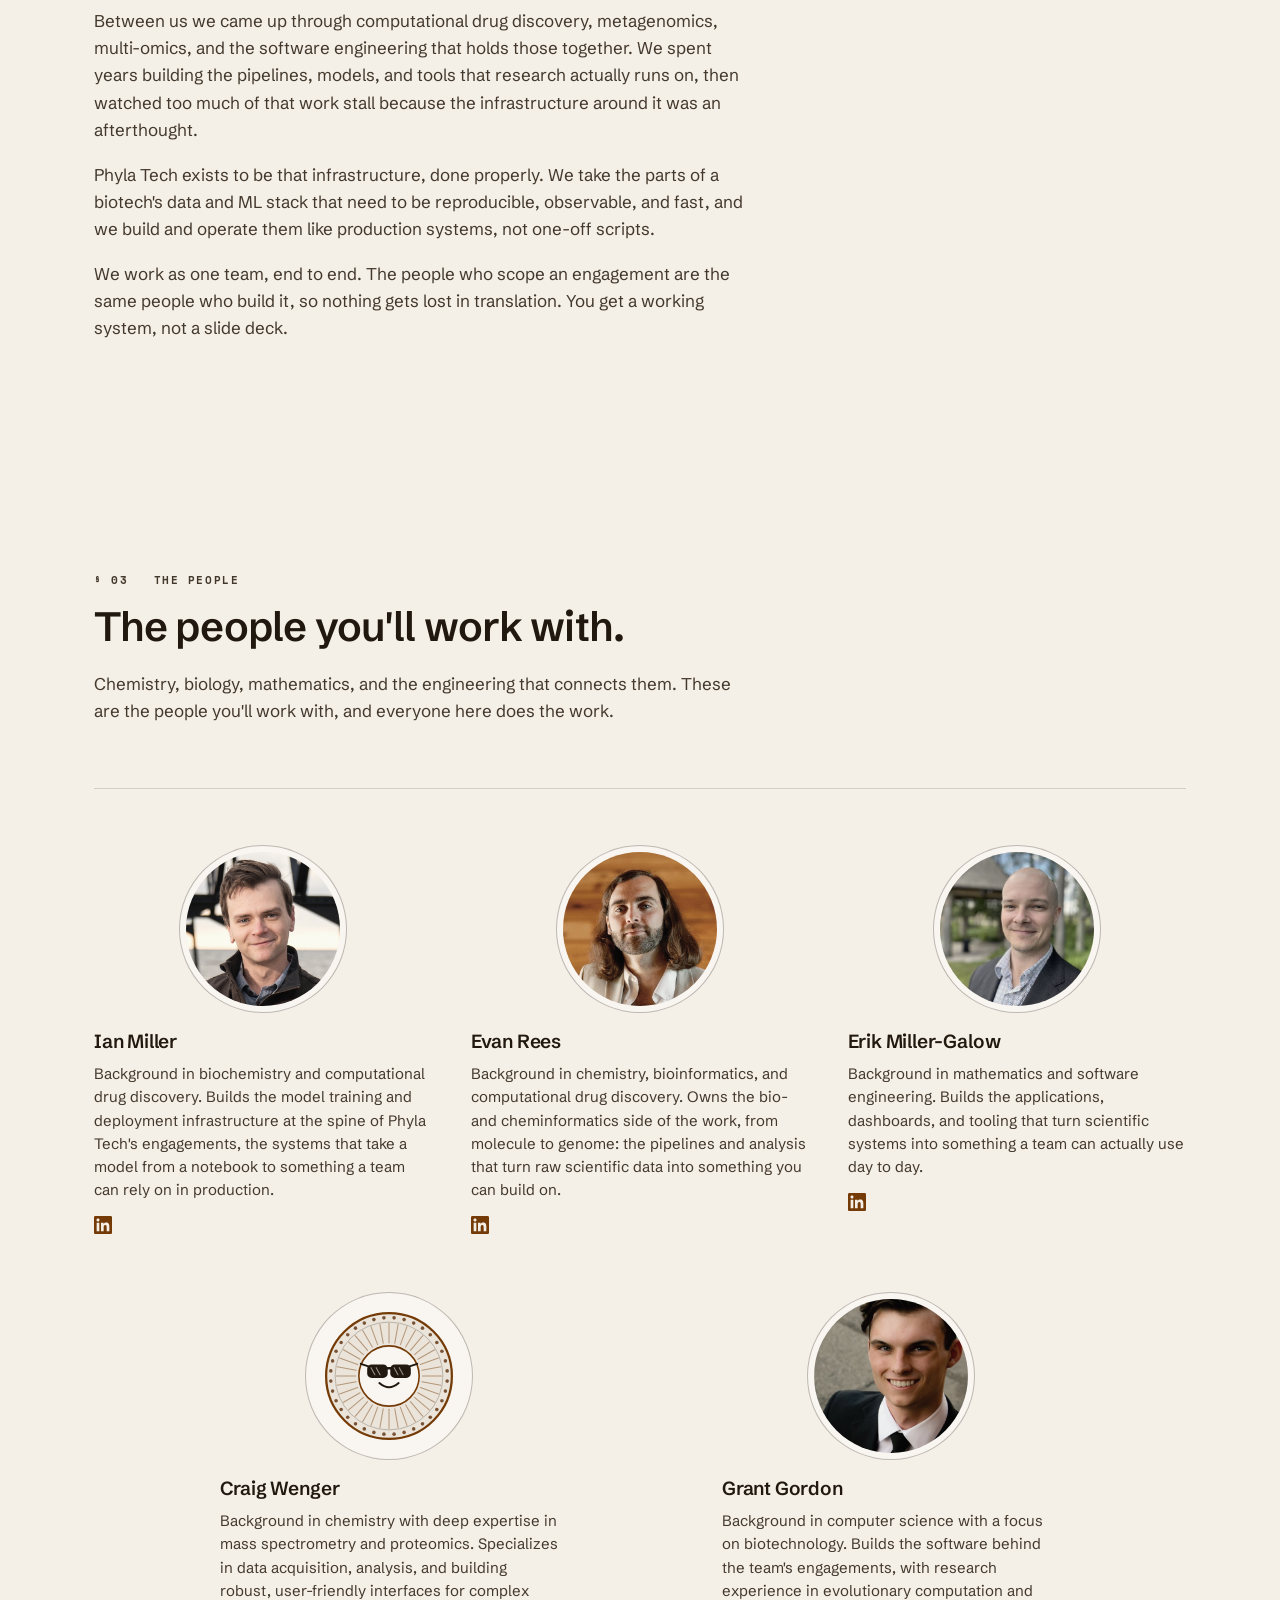
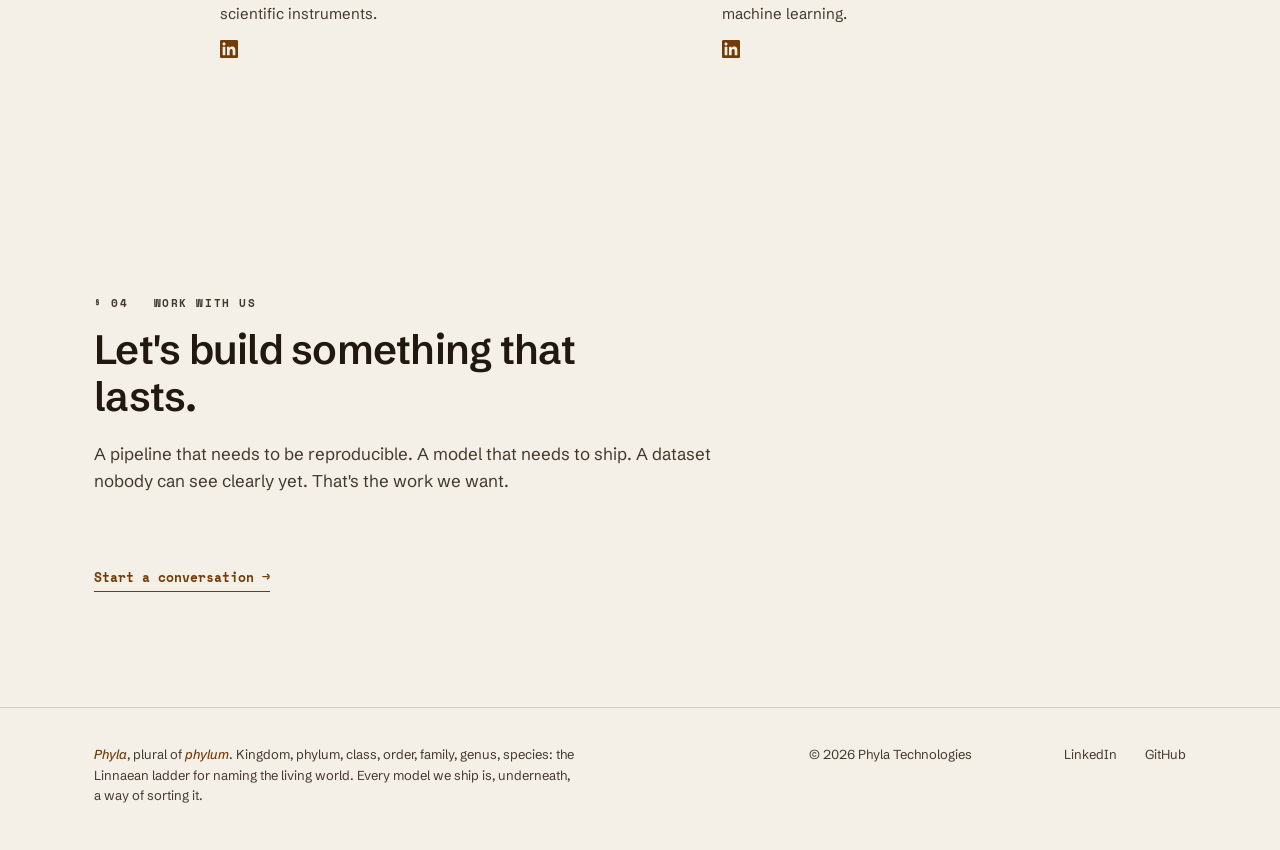
==== commit 415bd91e: "content(about): reformat Craig Wenger's bio for consistency Match the "background in X, does Y" stru" ====
--- a/about.html
+++ b/about.html
@@ -455,7 +455,7 @@
             </figure>
             <div class="person-body">
               <h3>Craig Wenger</h3>
-              <p>Background in chemistry. Focuses on scientific data acquisition and analysis, with deep expertise in mass spectrometry and proteomics. Very proficient at interfacing directly with complex scientific instruments and building robust, user-friendly software.</p>
+              <p>Background in chemistry with deep expertise in mass spectrometry and proteomics. Specializes in data acquisition, analysis, and building robust, user-friendly interfaces for complex scientific instruments.</p>
               <ul class="person-socials">
                 <li><a href="https://www.linkedin.com/in/craigwenger/" target="_blank" rel="noopener noreferrer" aria-label="Craig Wenger on LinkedIn"><svg viewBox="0 0 24 24" aria-hidden="true"><path d="M20.447 20.452h-3.554v-5.569c0-1.328-.027-3.037-1.852-3.037-1.853 0-2.136 1.445-2.136 2.939v5.667H9.351V9h3.414v1.561h.046c.477-.9 1.637-1.85 3.37-1.85 3.601 0 4.267 2.37 4.267 5.455v6.286zM5.337 7.433c-1.144 0-2.063-.926-2.063-2.065 0-1.138.92-2.063 2.063-2.063 1.14 0 2.064.925 2.064 2.063 0 1.139-.925 2.065-2.064 2.065zm1.782 13.019H3.555V9h3.564v11.452zM22.225 0H1.771C.792 0 0 .774 0 1.729v20.542C0 23.227.792 24 1.771 24h20.451C23.2 24 24 23.227 24 22.271V1.729C24 .774 23.2 0 22.225 0z"/></svg></a></li>
               </ul>
